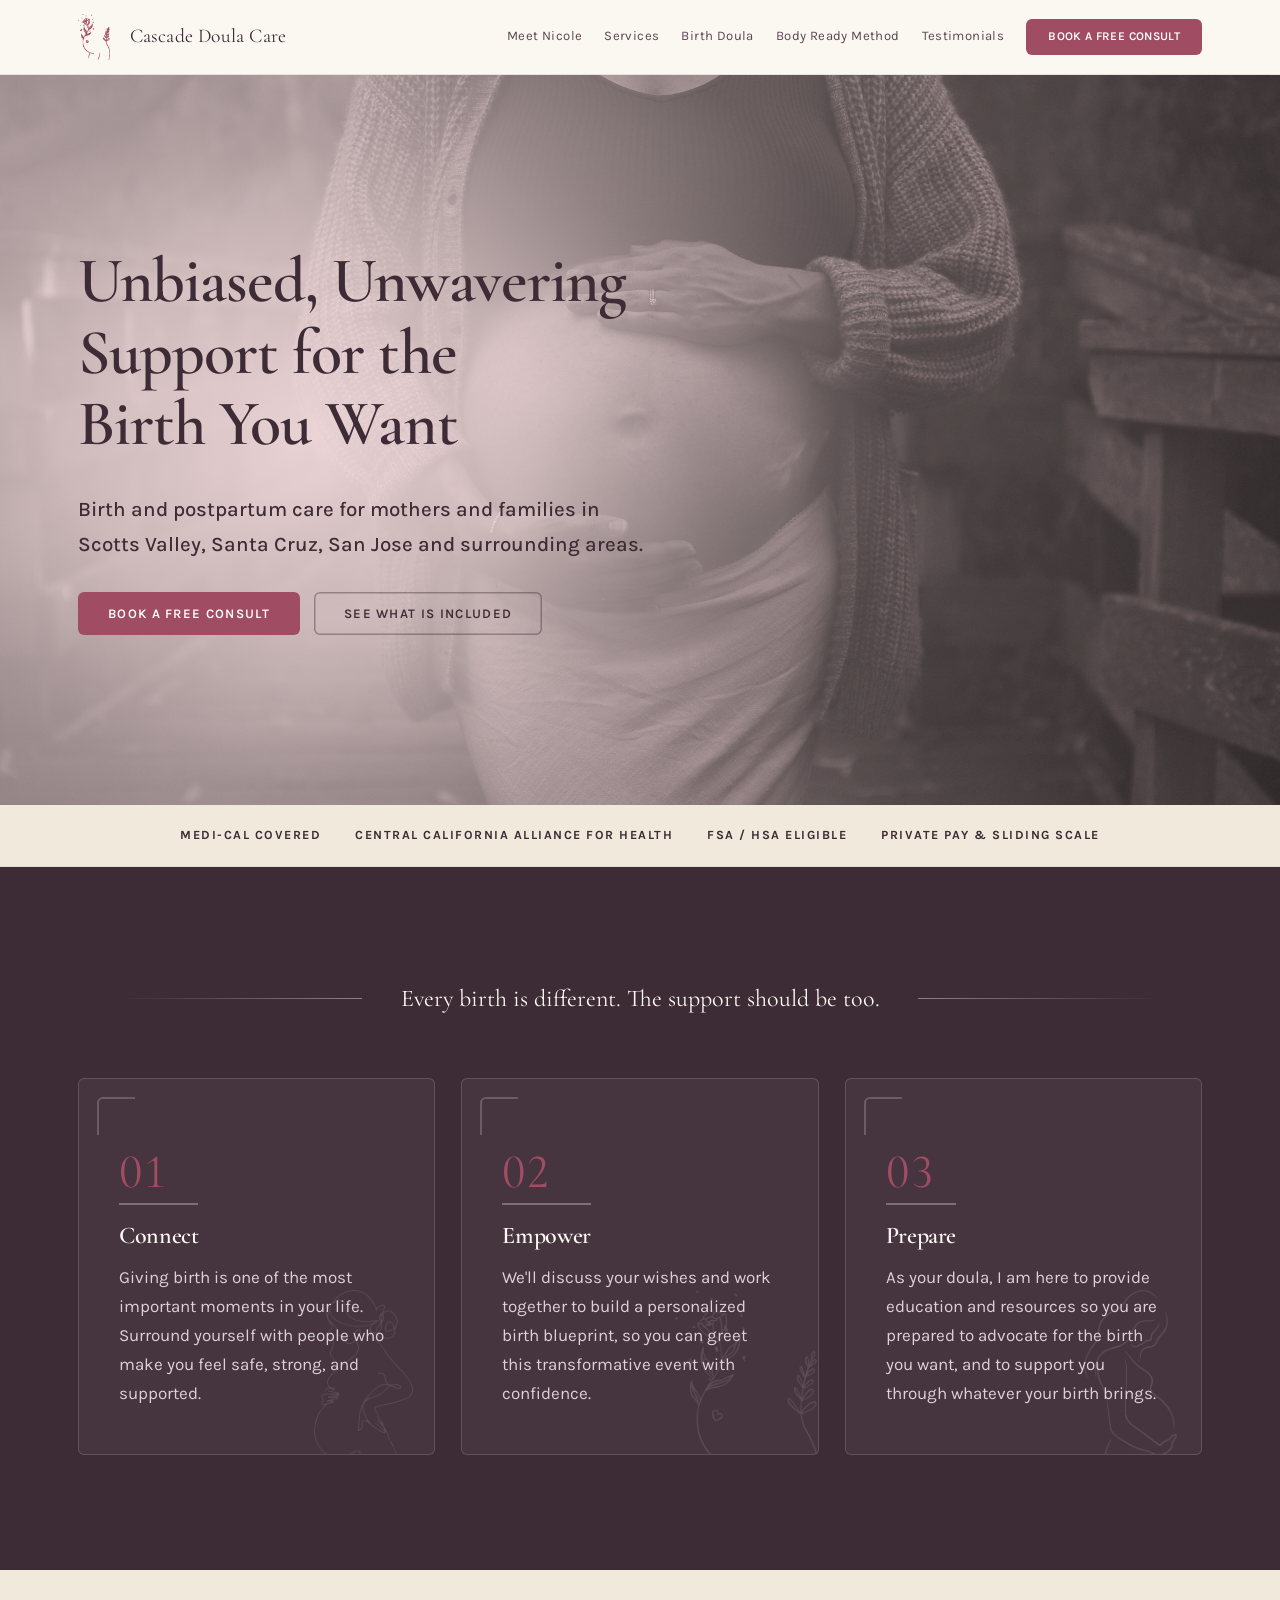
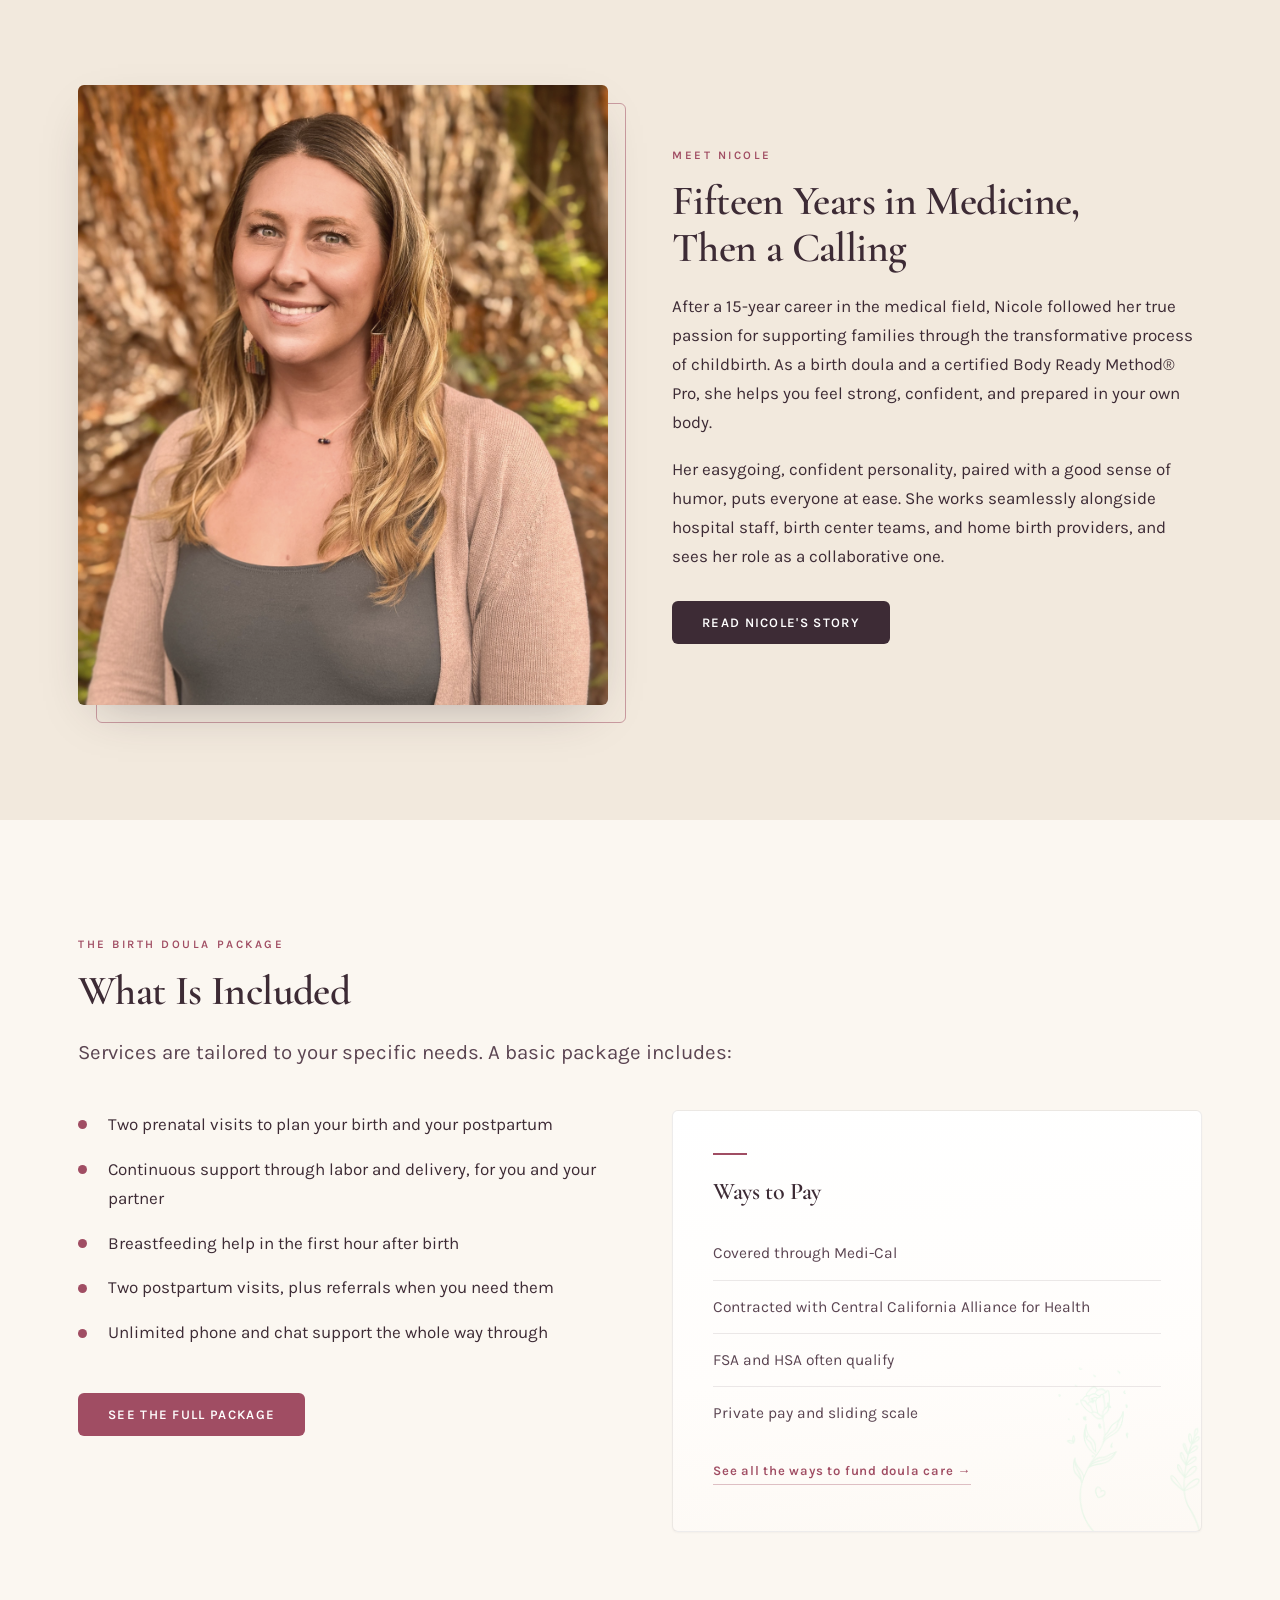
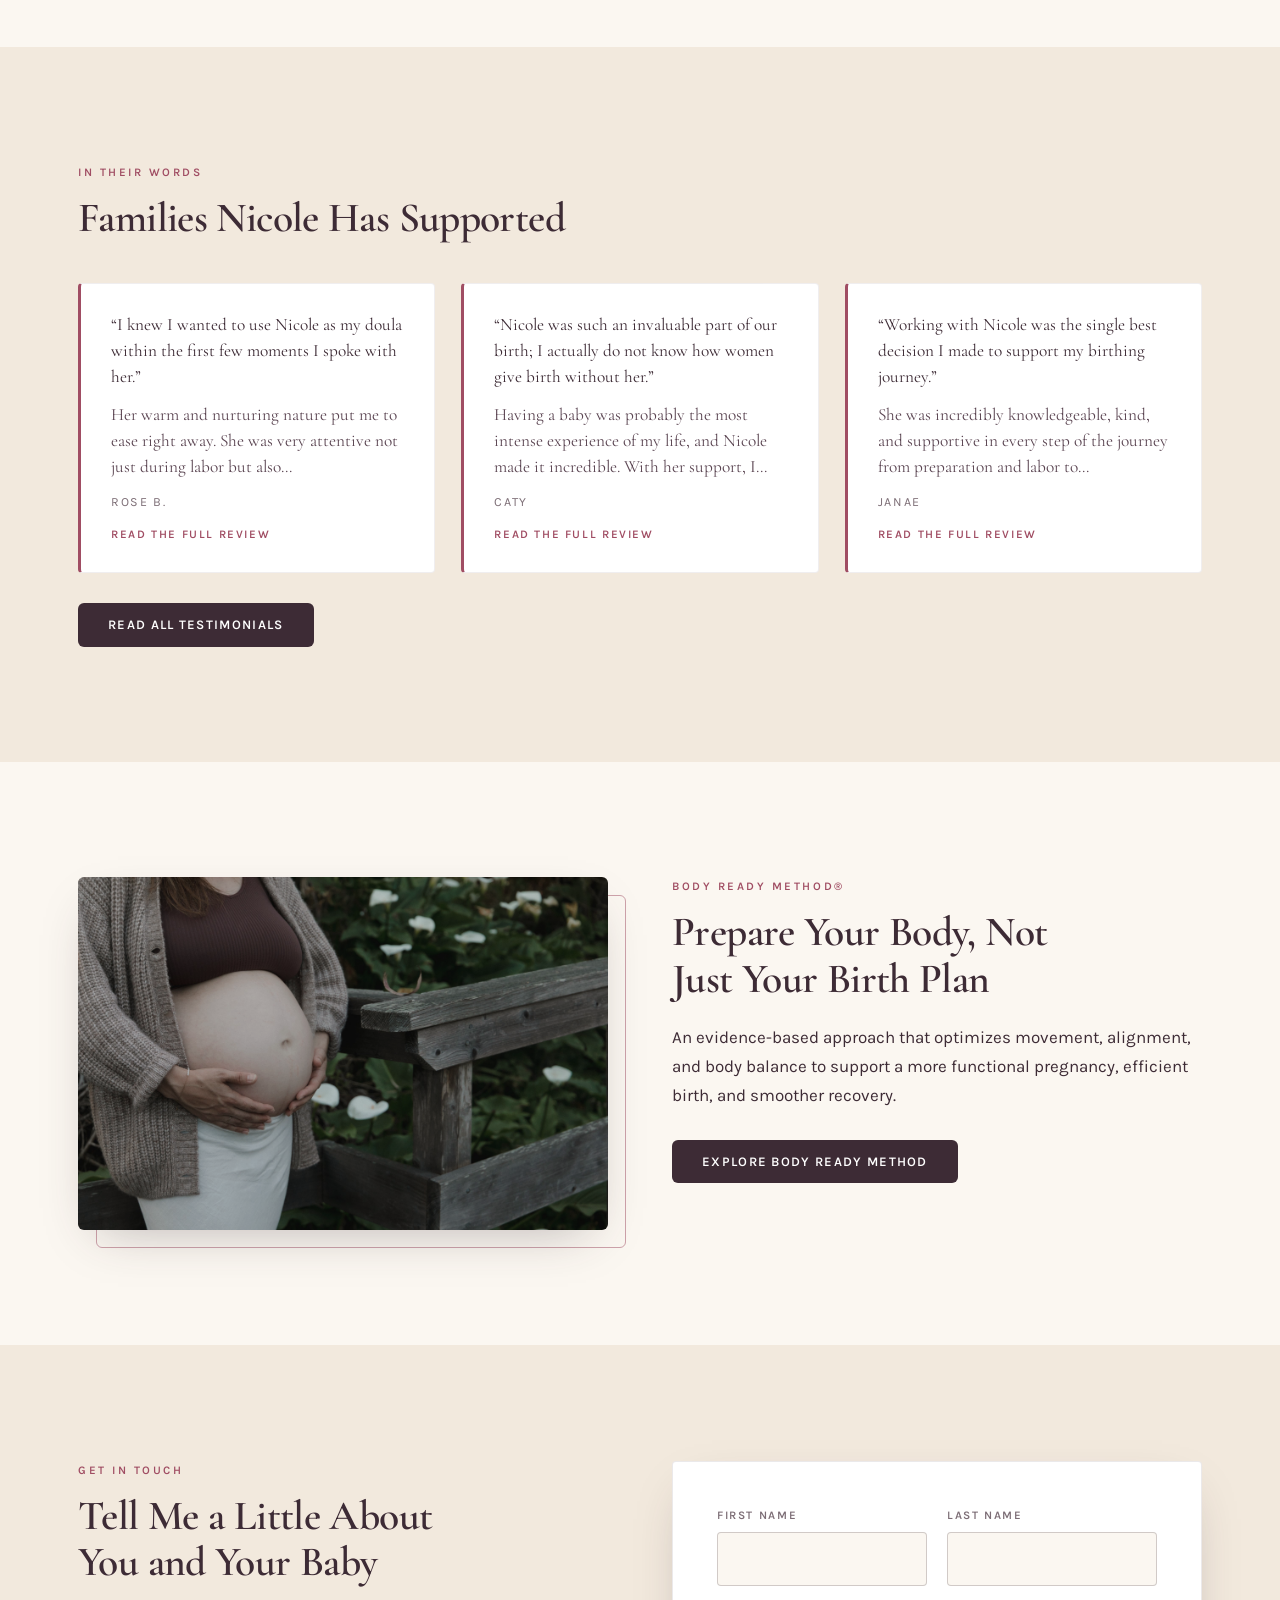
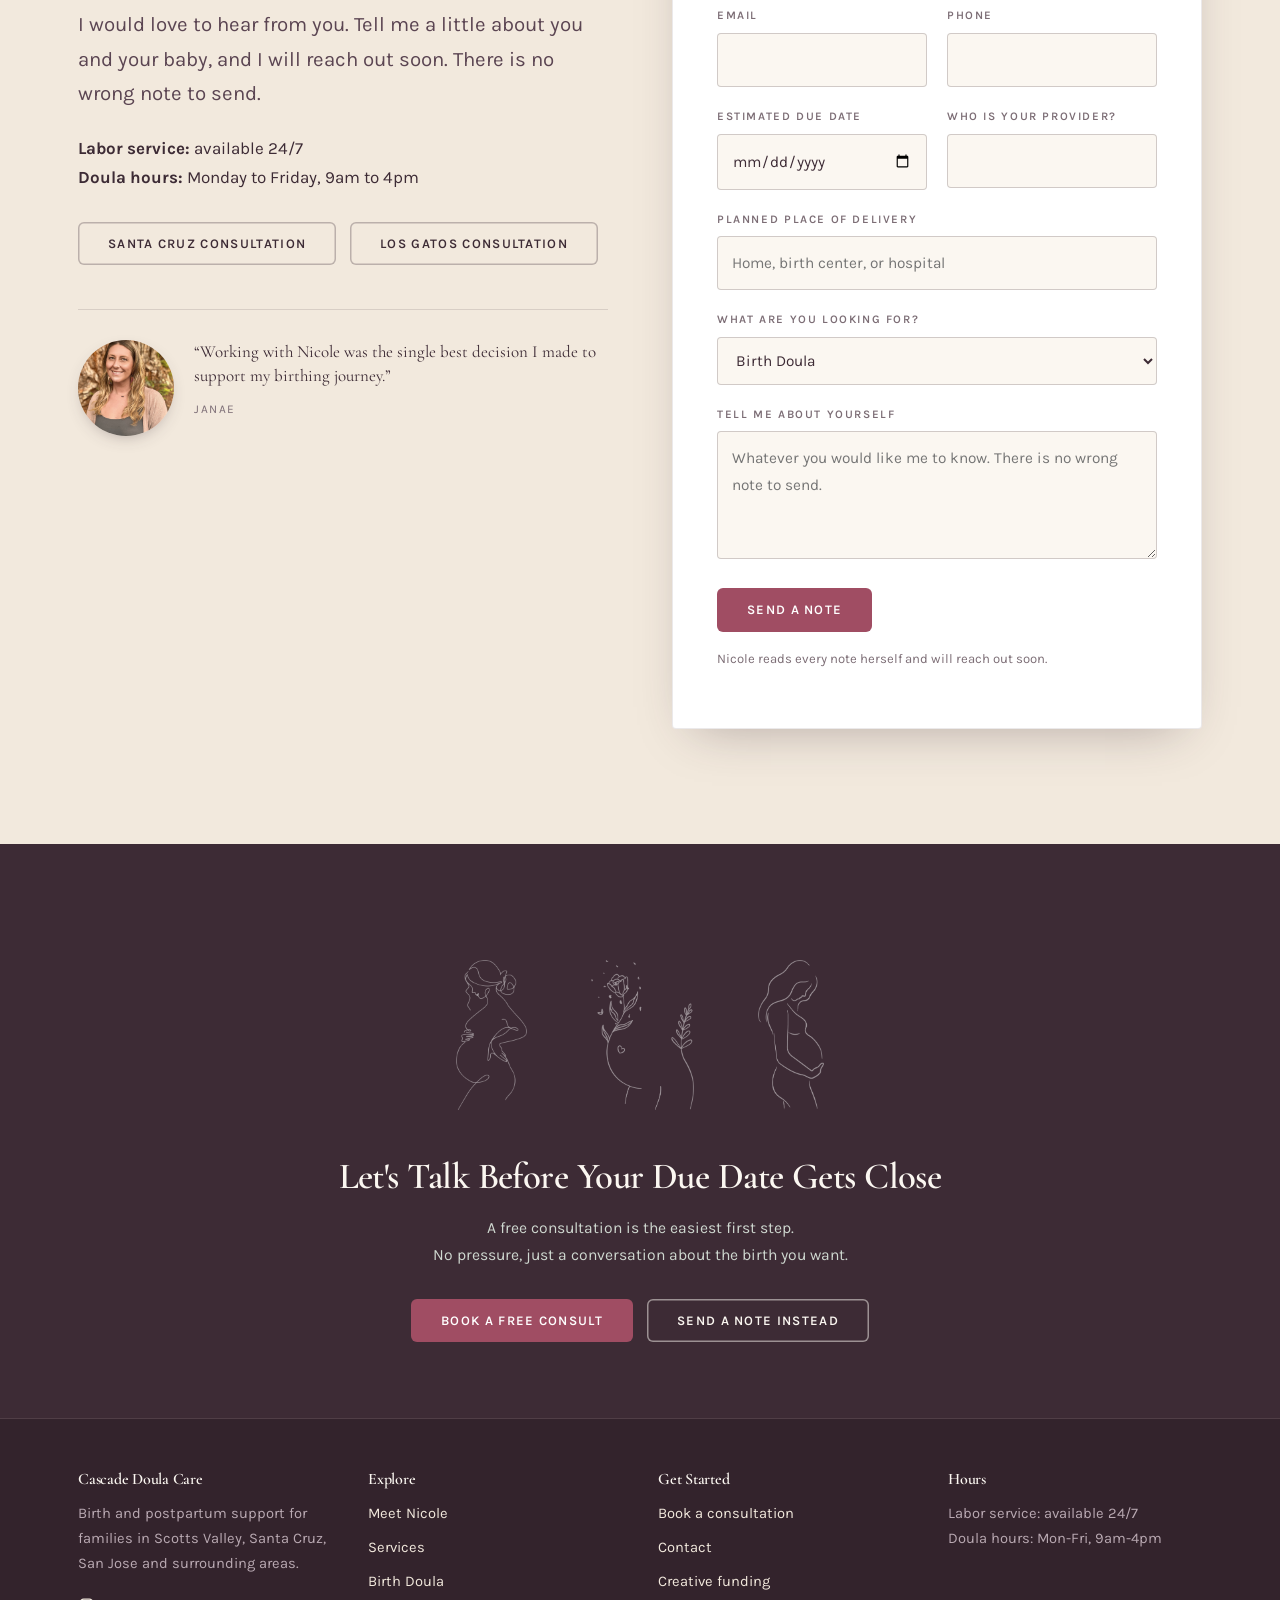
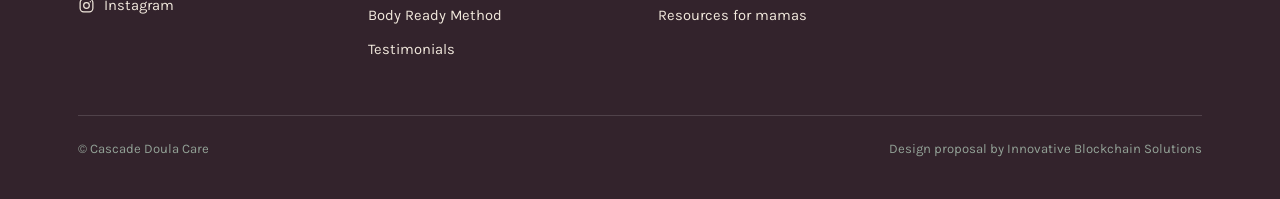
==== index.html @ 9ebdb88c "Revert the home hero to the full-bleed photograph Back to the blush-duotone hero with the headline o" ====
<!DOCTYPE html>
<html lang="en">
<head>
<meta charset="utf-8">
<meta name="viewport" content="width=device-width, initial-scale=1">
<title>Birth &amp; Postpartum Doula in Santa&nbsp;Cruz · Cascade Doula Care</title>
<meta name="description" content="Birth and postpartum doula support for families in Scotts&nbsp;Valley, Santa&nbsp;Cruz and San&nbsp;Jose.">
<meta name="robots" content="noindex, nofollow">
<link rel="preconnect" href="https://fonts.googleapis.com">
<link rel="preconnect" href="https://fonts.gstatic.com" crossorigin>
<link href="https://fonts.googleapis.com/css2?family=Cormorant+Garamond:wght@300;400;500;600;700&family=Karla:wght@400;500;600;700&display=swap" rel="stylesheet">
<link rel="stylesheet" href="assets/css/site.css?v=20260819160152">
</head>
<body>
<header class="site-header">
  <div class="wrap">
    <a class="brand" href=""><img class="brand__mark" src="assets/img/mark-clay.png" alt="" aria-hidden="true"><span>Cascade Doula Care</span></a>
    <button class="nav-toggle" data-nav-toggle aria-expanded="false" aria-controls="primary-nav">Menu</button>
    <nav class="nav" id="primary-nav">
      <a href="about/">Meet Nicole</a>
      <a href="services/">Services</a>
      <a href="services-packages/">Birth Doula</a>
      <a href="body-ready-method/">Body Ready Method</a>
      <a href="testimonials/">Testimonials</a>
      <a class="secondary" href="creative-funding/">Creative Funding</a>
      <a class="secondary" href="resources-for-mamas/">Resources</a>
      <a class="secondary" href="consultation/">Consultation</a>
      <a class="secondary" href="contact/">Contact</a>
      <a class="btn" href="consultation/">Book a free consult</a>
    </nav>
  </div>
</header>
<section class="hero hero--light">
  <div class="hero__media"><img src="assets/img/photo-boardwalk.jpg" alt=""></div>
  <div class="wrap">
    <div class="hero__inner">
      <h1>Unbiased, Unwavering Support for the Birth You&nbsp;Want</h1>
      <p class="lede">Birth and postpartum care for mothers and families in Scotts&nbsp;Valley, Santa&nbsp;Cruz, San&nbsp;Jose and surrounding areas.</p>
      <div class="btn-row">
        <a class="btn" href="consultation/">Book a free consult</a>
        <a class="btn btn--ghost" href="services-packages/">See what is included</a>
      </div>
    </div>
  </div>
</section>
<div class="trust">
  <div class="wrap">
    <ul>
      <li>Medi-Cal covered</li>
      <li>Central California Alliance for Health</li>
      <li>FSA / HSA eligible</li>
      <li>Private pay &amp; sliding scale</li>
    </ul>
  </div>
</div>

<section class="section section--ink">
  <div class="wrap">
    <div class="ornament__line">
      <p class="band-lead">Every birth is different. The support should be too.</p>
    </div>
    <div class="grid grid--3">
      <div class="card card--feature card--num"><span class="card__num">01</span><h3>Connect</h3><p>Giving birth is one of the most important moments in your life. Surround yourself with people who make you feel safe, strong, and supported.</p></div>
      <div class="card card--feature card--num"><span class="card__num">02</span><h3>Empower</h3><p>We'll discuss your wishes and work together to build a personalized birth blueprint, so you can greet this transformative event with confidence.</p></div>
      <div class="card card--feature card--num"><span class="card__num">03</span><h3>Prepare</h3><p>As your doula, I am here to provide education and resources so you are prepared to advocate for the birth you want, and to support you through whatever your birth brings.</p></div>
    </div>
  </div>
</section>

<section class="section section--sand">
  <div class="wrap">
    <div class="split">
      <div class="split__media"><img src="assets/img/nicole.jpg" alt="Nicole Lakey, birth doula"></div>
      <div>
        <p class="eyebrow">Meet Nicole</p>
        <h2>Fifteen Years in&nbsp;Medicine, Then a Calling</h2>
        <p>After a 15-year career in the medical field, Nicole followed her true passion for supporting families through the transformative process of childbirth. As a birth doula and a certified Body Ready Method&reg; Pro, she helps you feel strong, confident, and prepared in your own body.</p>
        <p>Her easygoing, confident personality, paired with a good sense of humor, puts everyone at ease. She works seamlessly alongside hospital staff, birth center teams, and home birth providers, and sees her role as a collaborative one.</p>
        <div class="btn-row"><a class="btn btn--onlight-dark" href="about/">Read Nicole's story</a></div>
      </div>
    </div>
  </div>
</section>

<section class="section">
  <div class="wrap">
    <p class="eyebrow">The birth doula package</p>
    <h2>What Is Included</h2>
    <p class="lede" style="max-width:760px">Services are tailored to your specific needs. A basic package includes:</p>
    <div class="split split--top" style="margin-top:40px">
      <div>
        <ul class="checklist">
          <li>Two prenatal visits to plan your birth and your postpartum</li>
          <li>Continuous support through labor and delivery, for you and your partner</li>
          <li>Breastfeeding help in the first hour after birth</li>
          <li>Two postpartum visits, plus referrals when you need them</li>
          <li>Unlimited phone and chat support the whole way through</li>
        </ul>
        <div class="btn-row"><a class="btn" href="services-packages/">See the full package</a></div>
      </div>
      <div class="card card--feature coverage">
        <h3>Ways to Pay</h3>
        <ul class="paylist">
          <li>Covered through Medi-Cal</li>
          <li>Contracted with Central California Alliance for Health</li>
          <li>FSA and HSA often qualify</li>
          <li>Private pay and sliding scale</li>
        </ul>
        <a class="coverage__link" href="creative-funding/">See all the ways to fund doula care &rarr;</a>
      </div>
    </div>
  </div>
</section>

<section class="section section--sand">
  <div class="wrap">
    <p class="eyebrow">In their words</p>
    <h2 style="margin-bottom:1em">Families Nicole Has Supported</h2>
    <div class="grid grid--3">
      <figure class="quote quote--open" tabindex="0" role="button" aria-label="Read the full review from Rose B."><p>&ldquo;I knew I wanted to use Nicole as my doula within the first few moments I spoke with her.&rdquo;</p><p class="quote__preview">Her warm and nurturing nature put me to ease right away. She was very attentive not just during labor but also...</p><cite>Rose B.</cite><span class="quote__more">Read the full review</span><div class="quote__full"><p>Her warm and nurturing nature put me to ease right away. She was very attentive not just during labor but also leading up to my due date and postpartum. Her medical background added to her being a great support person. She took tender care of my newborn and assured me verbally where she was when the midwife went to work on me. She was great with our older kids as well and helped them navigate the birthing space when needed. She arrived swiftly when we were ready.</p><p>Upon arrival she thoughtfully presented us with a birth candle and me a scented eye pillow. We also had her do our birth photography, and she did an amazing job. She beautifully captured the most significant moments and the environment before and after birth. She somehow managed to tend to my needs while also remaining camera ready at the same time.</p><p>I would recommend her to anyone who asks.</p></div></figure>
      <figure class="quote quote--open" tabindex="0" role="button" aria-label="Read the full review from Caty"><p>&ldquo;Nicole was such an invaluable part of our birth; I actually do not know how women give birth without her.&rdquo;</p><p class="quote__preview">Having a baby was probably the most intense experience of my life, and Nicole made it incredible. With her support, I...</p><cite>Caty</cite><span class="quote__more">Read the full review</span><div class="quote__full"><p>Having a baby was probably the most intense experience of my life, and Nicole made it incredible. With her support, I felt powerful, informed and comforted. We are so grateful for her unrelenting energy, attention and love.</p><p>Nicole was non-stop positive support for my pregnancy, post partum, early labor, but most significantly the 24-hours I labored at the hospital. She was the captain of the whole event. Even from the moment we arrived, she was advocating to staff about our wishes and ensured I was insolated from external stresses.</p><p>Her knowledge in baby positioning and spinning was nothing short of witchcraft. My baby didn't have the optimal position during labor which led to some good back pain. Nicole could visualize which positions in which specific order and with what counter pressure were necessary to flip her. This relieved pain and help my delivery to progress.</p><p>This testimonial does not scratch the surface of all the ways Nicole supported our family. She is incredibly knowledgeable and the absolute best. She helped bring our daughter into this world and is now forever apart of the family.</p></div></figure>
      <figure class="quote quote--open" tabindex="0" role="button" aria-label="Read the full review from Janae"><p>&ldquo;Working with Nicole was the single best decision I made to support my birthing journey.&rdquo;</p><p class="quote__preview">She was incredibly knowledgeable, kind, and supportive in every step of the journey from preparation and labor to...</p><cite>Janae</cite><span class="quote__more">Read the full review</span><div class="quote__full"><p>She was incredibly knowledgeable, kind, and supportive in every step of the journey from preparation and labor to postpartum. Nicole's presence in the delivery room is a huge reason I believe my birth went as well as it did.</p><p>She helped advocate for our needs and preferences, calmed our anxieties, explained everything that was happening thoroughly and thoughtfully, and was a grounding presence to both me and my husband. She was a step ahead of the nurses and facilitated our baby's entrance into the world beautifully. I would recommend working with Nicole to any expecting parents-to-be.</p></div></figure>
    </div>
    <div class="btn-row"><a class="btn btn--onlight-dark" href="testimonials/">Read all testimonials</a></div>
  </div>
</section>

<section class="section">
  <div class="wrap">
    <div class="split split--fill">
      <div class="split__media"><img src="assets/img/photo-garden.jpg" alt=""></div>
      <div>
        <p class="eyebrow">Body Ready Method&reg;</p>
        <h2>Prepare Your Body, Not Just Your Birth Plan</h2>
        <p>An evidence-based approach that optimizes movement, alignment, and body balance to support a more functional pregnancy, efficient birth, and smoother recovery.</p>
        <div class="btn-row"><a class="btn btn--onlight-dark" href="body-ready-method/">Explore Body Ready Method</a></div>
      </div>
    </div>
  </div>
</section>
<section class="section section--sand" id="contact-form">
  <div class="wrap">
    <div class="split split--top">
      <div>
        <p class="eyebrow">Get in touch</p>
        <h2>Tell Me a Little About You and Your Baby</h2>
        <p class="lede">I would love to hear from you. Tell me a little about you and your baby, and I will reach out soon. There is no wrong note to send.</p>
        <p><strong>Labor service:</strong> available 24/7<br><strong>Doula hours:</strong> Monday to Friday, 9am to 4pm</p>
        <div class="btn-row">
          <a class="btn btn--ghost" href="https://calendly.com/cascadedoulanl/30min" rel="noopener">Santa&nbsp;Cruz consultation</a>
          <a class="btn btn--ghost" href="https://calendly.com/cascadedoulanl/60-minute-consultation-clone" rel="noopener">Los&nbsp;Gatos consultation</a>
        </div>
        <div class="form-aside"><img class="form-aside__photo" src="assets/img/nicole.jpg" alt="Nicole Lakey"><div><blockquote>&ldquo;Working with Nicole was the single best decision I made to support my birthing journey.&rdquo;</blockquote><cite>Janae</cite></div></div>
      </div>
      <div class="form-panel">
        <form data-demo-form novalidate>
      <div class="field-row">
        <div class="field"><label for="fn">First name</label><input id="fn" name="first_name" type="text" autocomplete="given-name"></div>
        <div class="field"><label for="ln">Last name</label><input id="ln" name="last_name" type="text" autocomplete="family-name"></div>
      </div>
      <div class="field-row">
        <div class="field"><label for="em">Email</label><input id="em" name="email" type="email" autocomplete="email"></div>
        <div class="field"><label for="ph">Phone</label><input id="ph" name="phone" type="tel" autocomplete="tel"></div>
      </div>
      <div class="field-row">
        <div class="field"><label for="due">Estimated due date</label><input id="due" name="due_date" type="date"></div>
        <div class="field"><label for="prov">Who is your provider?</label><input id="prov" name="provider" type="text"></div>
      </div>
      <div class="field"><label for="place">Planned place of delivery</label><input id="place" name="place" type="text" placeholder="Home, birth center, or hospital"></div>
      <div class="field">
        <label for="want">What are you looking for?</label>
        <select id="want" name="looking_for">
          <option>Birth Doula</option>
          <option>One on One Virtual Support</option>
          <option>Childbirth Education Classes</option>
          <option>Doula to Doula (Mentorship)</option>
          <option>Body Ready Method</option>
          <option>Not sure yet</option>
        </select>
      </div>
      <div class="field"><label for="tell">Tell me about yourself</label><textarea id="tell" name="about" placeholder="Whatever you would like me to know. There is no wrong note to send."></textarea></div>
      <button class="btn" type="submit">Send a note</button>
      <p class="form-note">Nicole reads every note herself and will reach out soon.</p>
      <div class="form-status" tabindex="-1">This is a design proposal, so the form is not connected yet. On the real site this would reach Nicole directly.</div>
        </form>
      </div>
    </div>
  </div>
</section>
<section class="section section--ink">
  <div class="wrap narrow" style="text-align:center">
    <div class="motifs">
      <img src="assets/img/line-1.png" alt="" aria-hidden="true">
      <img src="assets/img/line-2.png" alt="" aria-hidden="true">
      <img src="assets/img/line-3.png" alt="" aria-hidden="true">
    </div>
    <h2>Let's Talk Before Your Due Date Gets Close</h2>
    <p class="lede">A free consultation is the easiest first step.<br class="br-wide"> No pressure, just a conversation about the birth you want.</p>
    <div class="btn-row" style="justify-content:center">
      <a class="btn" href="consultation/">Book a free consult</a>
      <a class="btn btn--ghost" href="contact/">Send a note instead</a>
    </div>
  </div>
</section>
<footer class="site-footer">
  <div class="wrap">
    <div class="footer-grid">
      <div>
        <h4>Cascade Doula Care</h4>
        <p>Birth and postpartum support for families in Scotts&nbsp;Valley, Santa&nbsp;Cruz, San&nbsp;Jose and surrounding areas.</p>
        <p><a class="ig-link" href="https://www.instagram.com/doulanicolelakey/" rel="noopener"><svg class="ig-icon" viewBox="0 0 24 24" width="17" height="17" fill="none" stroke="currentColor" stroke-width="1.7" stroke-linecap="round" stroke-linejoin="round" aria-hidden="true"><rect x="3" y="3" width="18" height="18" rx="5"/><circle cx="12" cy="12" r="4"/><circle cx="17.4" cy="6.6" r="1" fill="currentColor" stroke="none"/></svg><span>Instagram</span></a></p>
      </div>
      <div>
        <h4>Explore</h4>
        <ul>
          <li><a href="about/">Meet Nicole</a></li>
          <li><a href="services/">Services</a></li>
          <li><a href="services-packages/">Birth Doula</a></li>
          <li><a href="body-ready-method/">Body Ready Method</a></li>
          <li><a href="testimonials/">Testimonials</a></li>
        </ul>
      </div>
      <div>
        <h4>Get Started</h4>
        <ul>
          <li><a href="consultation/">Book a consultation</a></li>
          <li><a href="contact/">Contact</a></li>
          <li><a href="creative-funding/">Creative funding</a></li>
          <li><a href="resources-for-mamas/">Resources for mamas</a></li>
        </ul>
      </div>
      <div>
        <h4>Hours</h4>
        <p>Labor service: available 24/7<br>
        Doula hours: Mon-Fri, 9am-4pm</p>
      </div>
    </div>
    <div class="footer-bottom">
      <span>&copy; Cascade Doula Care</span>
      <span>Design proposal by Innovative Blockchain Solutions</span>
    </div>
  </div>
</footer>
<div class="sticky-cta">
  <a class="btn btn--ghost" href="contact/">Send a note</a>
  <a class="btn" href="consultation/">Book a consult</a>
</div>
<div class="modal" id="review-modal" role="dialog" aria-modal="true" aria-labelledby="review-modal-lead">
  <div class="modal__panel">
    <button class="modal__close" type="button" data-modal-close aria-label="Close">&times;</button>
    <p class="modal__lead" id="review-modal-lead"></p>
    <div class="modal__body"></div>
    <cite class="modal__cite"></cite>
  </div>
</div>
<script src="assets/js/site.js?v=20260819160152"></script>
</body>
</html>
---- assets/css/site.css ----
/* Cascade Doula Care — Miguel's proposal
   Palette: evergreen ink + warm cream + clay. Deliberately warmer and
   higher contrast than the live blush/serif site, so the two read as
   genuinely different choices rather than variations. */

:root {
  --ink: #3d2b35;
  --ink-soft: #5b4552;
  --cream: #fbf7f1;
  --sand: #f2e9dd;
  --sand-deep: #e6d9c9;
  --clay: #a04d63;
  --clay-dark: #8a4054;
  --soft: #8c7480;
  --muted: #7c6d75;
  --white: #fff;
  --maxw: 1180px;
  --radius: 4px;
  --shadow: 0 18px 50px -22px rgba(61, 43, 53, .38);
  --serif: "Cormorant Garamond", Georgia, "Times New Roman", serif;
  --sans: "Karla", -apple-system, BlinkMacSystemFont, "Segoe UI", sans-serif;
}

*, *::before, *::after { box-sizing: border-box; }
html { scroll-behavior: smooth; }
body {
  margin: 0;
  background: var(--cream);
  color: var(--ink);
  font-family: var(--sans);
  font-size: 17px;
  line-height: 1.7;
}
img { max-width: 100%; display: block; }
a { color: inherit; }

h1, h2, h3, h4 {
  font-family: var(--serif);
  font-weight: 600;
  line-height: 1.12;
  letter-spacing: -.015em;
  margin: 0 0 .5em;
}
h1 { font-size: clamp(2.5rem, 5.2vw, 4rem); font-weight: 600; }
/* keep headline lines evenly filled instead of dropping one short word
   onto a line of its own */
h1, h2 { text-wrap: balance; }
.lede { text-wrap: pretty; }
h2 { font-size: clamp(1.85rem, 3.4vw, 2.6rem); }
h3 { font-size: clamp(1.25rem, 1.9vw, 1.5rem); }
p { margin: 0 0 1.1em; }
p:last-child { margin-bottom: 0; }

.wrap { width: 100%; max-width: var(--maxw); margin: 0 auto; padding: 0 28px; }
.narrow { max-width: 760px; }
/* same short measure, but flush with the page's left edge instead of centred,
   so a narrow block sitting above full-width content lines up with it */
.wrap.narrow--flush { max-width: var(--maxw); }
.wrap.narrow--flush > * { max-width: 760px; }
.section { padding: clamp(64px, 9vw, 118px) 0; }
.section--sand { background: var(--sand); }
.section--ink { background: var(--ink); color: var(--cream); }
.section--ink h2, .section--ink h3 { color: var(--cream); }

.eyebrow {
  font-size: .72rem;
  letter-spacing: .22em;
  text-transform: uppercase;
  color: var(--clay);
  font-weight: 600;
  margin: 0 0 1.1em;
}
.section--ink .eyebrow { color: var(--sand-deep); }
.lede { font-size: clamp(1.08rem, 1.6vw, 1.3rem); color: var(--ink-soft); }
.section--ink .lede { color: #cfd8d0; }

/* buttons */
.btn {
  display: inline-block;
  padding: 15px 30px;
  border: 0;
  border-radius: 6px;
  background: var(--clay);
  color: var(--white);
  font: 600 .82rem/1 var(--sans);
  letter-spacing: .1em;
  text-transform: uppercase;
  text-decoration: none;
  cursor: pointer;
  transition: background .18s ease, transform .18s ease;
}
.btn:hover { background: var(--clay-dark); transform: translateY(-1px); }
.btn--ghost {
  background: transparent;
  color: var(--ink);
  box-shadow: inset 0 0 0 1.5px rgba(61, 43, 53, .3);
}
.btn--ghost:hover { background: rgba(61, 43, 53, .06); color: var(--ink); }
/* ghost buttons sitting on a dark band need light ink, otherwise they render
   the same colour as the background and vanish */
.section--ink .btn--ghost {
  color: var(--cream);
  box-shadow: inset 0 0 0 1.5px rgba(251, 247, 241, .5);
}
.section--ink .btn--ghost:hover {
  background: rgba(251, 247, 241, .12);
  color: var(--cream);
}
.btn--onlight-dark { background: var(--ink); }
.btn--onlight-dark:hover { background: #281c24; }
.btn-row { display: flex; flex-wrap: wrap; gap: 14px; margin-top: 30px; }

/* header */
.site-header {
  position: sticky; top: 0; z-index: 50;
  background: #fbf7f1;
  border-bottom: 1px solid rgba(61, 43, 53, .1);
}
.site-header .wrap { display: flex; align-items: center; gap: 22px; height: 74px; }
.brand {
  display: flex;
  align-items: center;
  gap: 20px;
  font-family: var(--serif);
  font-size: 1.22rem;
  letter-spacing: .01em;
  text-decoration: none;
  white-space: nowrap;
  margin-right: auto;
}
/* clay so the mark anchors the left of the header against the clay CTA on
   the right, while the wordmark stays ink and does not compete */
.brand__mark { height: 46px; width: auto; flex: none; }
.nav { display: flex; align-items: center; gap: 22px; }
.nav a {
  font-size: .82rem;
  letter-spacing: .03em;
  text-decoration: none;
  color: var(--ink-soft);
  padding: 6px 0;
  border-bottom: 1.5px solid transparent;
  white-space: nowrap;
}
.nav a:hover { color: var(--ink); border-bottom-color: var(--clay); }
.nav a[aria-current="page"] { color: var(--ink); border-bottom-color: var(--clay); }
.nav .btn { color: var(--white); border: 0; padding: 12px 22px; font-size: .74rem; }
.nav-toggle {
  display: none; background: none; border: 0; cursor: pointer;
  font: 600 .78rem/1 var(--sans); letter-spacing: .12em;
  text-transform: uppercase; color: var(--ink); padding: 10px 0;
}

@media (max-width: 1080px) {
  .nav-toggle { display: block; }
  .nav {
    display: none; position: absolute; top: 74px; left: 0; right: 0;
    flex-direction: column; align-items: stretch; gap: 0;
    background: var(--cream); padding: 10px 28px 26px;
    border-bottom: 1px solid rgba(61, 43, 53, .12);
    box-shadow: var(--shadow);
  }
  .nav.is-open { display: flex; }
  .nav a { padding: 13px 0; border-bottom: 1px solid rgba(61, 43, 53, .08); }
  .nav .btn { margin-top: 16px; text-align: center; }
}

/* hero */
.hero { position: relative; color: var(--cream); }
.hero__media { position: absolute; inset: 0; overflow: hidden; }
.hero__media img { width: 100%; height: 100%; object-fit: cover; }
.hero__media::after {
  content: ""; position: absolute; inset: 0;
  background: linear-gradient(105deg, rgba(61,43,53,.9) 0%, rgba(61,43,53,.72) 45%, rgba(61,43,53,.35) 100%);
}
.hero__inner { position: relative; padding: clamp(90px, 15vw, 170px) 0; max-width: 760px; }
.hero h1 { color: var(--cream); }
.hero .lede { color: #dfe6df; max-width: 620px; }
.hero--short .hero__inner { padding: clamp(64px, 9vw, 108px) 0; }

/* light hero: Nicole's blush washed over the photo instead of the dark
   evergreen. Text flips to ink, since cream would vanish on it. */
.hero--light .hero__media { isolation: isolate; }
/* Blush is multiplied INTO the photograph rather than laid over it. Multiply
   keeps every tone and edge of the image and tints it, so the hero reads
   properly pink while the photo stays fully visible. A screen layer lifts the
   shadows so it does not go muddy. */
.hero--light .hero__media::after {
  background: rgb(238, 186, 190);
  mix-blend-mode: multiply;
  opacity: .74;
}
.hero--light .hero__media::before {
  content: "";
  position: absolute;
  inset: 0;
  z-index: 1;
  background: linear-gradient(105deg,
    rgba(255, 226, 228, .52) 0%,
    rgba(255, 226, 228, .34) 42%,
    rgba(255, 226, 228, .18) 76%,
    rgba(255, 226, 228, .10) 100%);
  mix-blend-mode: screen;
  pointer-events: none;
}
/* Blush halo behind the copy. It lives on the hero itself, not on the text
   block: the ellipse is wider than the text block, so anchoring it there
   clipped it against that element's box and left a hard vertical seam. */
.hero--light::after {
  content: "";
  position: absolute;
  inset: 0;
  background: radial-gradient(ellipse 46% 66% at 24% 50%,
    rgba(250, 226, 227, .86) 0%,
    rgba(250, 226, 227, .6) 40%,
    rgba(250, 226, 227, .26) 70%,
    rgba(250, 226, 227, 0) 100%);
  pointer-events: none;
  z-index: 0;
}
.hero--light .hero__inner { position: relative; z-index: 1; }
/* lift the photo itself rather than piling on more tint, so it gets
   lighter without disappearing under the wash again */
.hero--light .hero__media img { filter: grayscale(1) brightness(1.22) contrast(.95); }
.hero--light h1 { color: var(--ink); }
.hero--light .lede { color: var(--ink); font-weight: 500; }
.hero--light .btn--ghost {
  color: var(--ink) !important;
  box-shadow: inset 0 0 0 1.5px rgba(61, 43, 53, .4) !important;
}
.hero--light .btn--ghost:hover { background: rgba(61, 43, 53, .07); }

/* interior heroes: flat blush field with one of Nicole's drawings instead of
   a photograph. Photos behind text needed so much tint they stopped reading,
   and these weigh a tenth as much. */
.hero--art { background: linear-gradient(118deg, #fdf5f3 0%, #f8e6e3 52%, #f2d9d7 100%); }
.hero--art::after { display: none; }
/* interior headings get a wider measure so short ones fit on one line.
   The lede keeps its own 620px cap, so only the heading is affected. */
.hero--art .hero__inner { max-width: 1000px; }
/* a one-sentence hero lede can run a little wider than body copy without
   hurting readability; longer ones still wrap */
.hero--art .lede {
  max-width: 1000px;
  font-size: clamp(1rem, 1.35vw, 1.18rem);
}
.hero--art .hero__media {
  display: flex;
  justify-content: flex-end;
  align-items: center;
  padding-right: clamp(20px, 8vw, 150px);
}
.hero--art .hero__media::before,
.hero--art .hero__media::after { display: none; }
.hero--art .hero__media img {
  width: auto;
  height: clamp(140px, 25vw, 296px);
  object-fit: contain;
  filter: none;
  opacity: .92;
}
@media (max-width: 720px) {
  .hero--art .hero__media { justify-content: center; align-items: flex-end; padding: 0 0 18px; }
  .hero--art .hero__media img { height: clamp(110px, 30vw, 170px); opacity: .5; }
}

/* hard break that only applies where there is room for it */
br.br-wide { display: none; }
@media (min-width: 700px) { br.br-wide { display: inline; } }

/* trust strip */
/* light strip so the dark card band below it has room to land; the strip is
   supporting information, not a feature */
.trust {
  background: var(--sand);
  color: var(--ink-soft);
  padding: 20px 0;
  border-bottom: 1px solid rgba(61, 43, 53, .08);
}
.trust ul {
  list-style: none; margin: 0; padding: 0;
  display: flex; flex-wrap: wrap; justify-content: center;
  gap: 12px 34px;
  font-size: .78rem; letter-spacing: .12em; text-transform: uppercase;
  font-weight: 700;
  color: var(--ink);
}
/* dark variant, for pages where the light hero leaves the sand strip with
   almost no contrast against it */
.trust--dark { background: var(--ink); border-bottom: 0; }
.trust--dark ul { color: #e6d8de; }

/* cards */
.grid { display: grid; gap: 26px; }
.grid--3 { grid-template-columns: repeat(auto-fit, minmax(272px, 1fr)); }
.grid--2 { grid-template-columns: repeat(auto-fit, minmax(320px, 1fr)); }
.card {
  background: var(--white);
  border: 1px solid rgba(61, 43, 53, .1);
  border-radius: var(--radius);
  padding: 34px 30px;
}
.card__num {
  font-family: var(--serif); font-size: 2.2rem; color: var(--clay);
  line-height: 1; display: block; margin-bottom: 14px;
}
.section--ink .card {
  background: rgba(255,255,255,.05);
  border-color: rgba(255,255,255,.14);
  color: #dfe6df;
}

/* the tagline, carried over from the band that used to sit above */
.band-lead {
  font-family: var(--serif);
  font-size: clamp(1.15rem, 2vw, 1.5rem);
  line-height: 1.4;
  text-align: center;
  color: var(--cream);
  max-width: 760px;
  margin: 0 auto clamp(38px, 5vw, 62px);
}

/* premium feature cards: hairline rule, generous padding, and one of
   Nicole's line drawings watermarked into the corner. Paths are relative
   to this stylesheet so they work from any page depth. */
.grid--duo { grid-template-columns: repeat(auto-fit, minmax(430px, 1fr)); }
.card--feature {
  position: relative;
  overflow: hidden;
  padding: 42px 40px 46px;
  /* warm vertical wash rather than flat white, so the card has some depth */
  /* the old gradient ended at #fbf6ef, which is the page cream, so cards
     dissolved into the background at the bottom. Ends lighter now, so the
     card stays a distinct surface all the way down. */
  background: linear-gradient(175deg, #fff 0%, #fffdfb 60%, #fdf9f4 100%);
  border: 1px solid rgba(61, 43, 53, .09);
  border-radius: 6px;
  box-shadow: 0 1px 2px rgba(61, 43, 53, .04);
  transition: transform .22s ease, box-shadow .22s ease, border-color .22s ease;
}
/* hairline inset ring, reads as a printed edge rather than a UI border */
.card--feature > * { position: relative; z-index: 1; }
.card--num::after, .card--feature::after { z-index: 0; }
.card--num .card__num::before {
  content: "";
  position: absolute;
  left: 18px; top: 18px;
  width: 38px; height: 38px;
  border-top: 2px solid var(--clay);
  border-left: 2px solid var(--clay);
  border-top-left-radius: 6px;
  opacity: .45;
  transition: width .25s ease, height .25s ease, opacity .25s ease;
}
.card--num:hover .card__num::before { width: 54px; height: 54px; opacity: .75; }
.card--feature::before {
  content: "";
  display: block;
  width: 34px;
  height: 2px;
  background: var(--clay);
  margin-bottom: 24px;
}
.card--feature::after {
  content: "";
  position: absolute;
  right: -34px;
  bottom: -46px;
  width: 210px;
  height: 210px;
  background-repeat: no-repeat;
  background-position: center;
  background-size: contain;
  opacity: .2;
  pointer-events: none;
  filter: invert(18%) sepia(12%) saturate(900%) hue-rotate(90deg);
}
.card--feature:nth-child(4n+1)::after { background-image: url("../img/line-1.png"); }
.card--feature:nth-child(4n+2)::after { background-image: url("../img/line-2.png"); }
.card--feature:nth-child(4n+3)::after { background-image: url("../img/line-3.png"); }
.card--feature:nth-child(4n+4)::after { background-image: url("../img/line-2.png"); transform: scaleX(-1); }
.card--feature:hover {
  transform: translateY(-3px);
  box-shadow: var(--shadow);
  border-color: rgba(160, 77, 99, .3);
}
/* numbered variant: the numeral replaces the hairline rule */
.card--feature.card--num::before { display: none; }
.card--feature .card__num {
  margin-bottom: 14px;
  /* the display serif defaults to oldstyle figures, whose 3 4 5 7 9 drop
     below the baseline and collide with the rule under them. Lining figures
     sit level and align across cards. */
  font-variant-numeric: lining-nums tabular-nums;
  font-feature-settings: "lnum" 1, "tnum" 1;
  font-size: 3rem;
  line-height: 1.05;
  display: block;
  margin-bottom: 6px;
  color: var(--clay);
  position: static;
}
.card--num { padding-top: 68px; }
.card--feature .card__num + h3 {
  padding-top: 18px;
  border-top: 2px solid rgba(160, 77, 99, .28);
  display: inline-block;
}
.card--feature h3 { font-size: clamp(1.3rem, 1.9vw, 1.5rem); margin-bottom: .55em; }
.card--feature p { color: var(--ink-soft); position: relative; }

/* the five BRM pillars: one row so they read as a set, compact because
   they carry no body copy */
.grid--five { grid-template-columns: repeat(auto-fit, minmax(186px, 1fr)); gap: 18px; }
/* the bracket sits at 14px and runs 24px, so it ends at 38. Top padding of
   50 puts the numeral clear of it with room to spare. Using the padding
   shorthand here is what previously overrode .card--num's top padding and
   let the bracket cut through the numerals. */
.card--pillar { padding: 50px 18px 30px; }
.card--pillar .card__num::before { left: 14px; top: 14px; width: 24px; height: 24px; }
.card--pillar:hover .card__num::before { width: 34px; height: 34px; }
.card--pillar .card__num { font-size: 1.9rem; margin-bottom: 18px; }
.card--pillar .card__num + h3 {
  padding-top: 16px;
  /* sized so the two longest pillar names hold one line in a 210px card */
  font-size: clamp(.98rem, 1.22vw, 1.08rem);
  white-space: nowrap;
  margin-bottom: 0;
  line-height: 1.25;
}
.pillar--open { cursor: pointer; }
.pillar--open:focus-visible { outline: 2px solid var(--clay); outline-offset: 3px; }
.pillar__more {
  display: block;
  margin-top: 14px;
  font-size: .68rem;
  letter-spacing: .14em;
  text-transform: uppercase;
  color: var(--clay);
  font-weight: 600;
}
.card--pillar::after { width: 132px; height: 132px; right: -26px; bottom: -30px; opacity: .17; }

/* the same card treatment on a dark band: keep the translucent panel and
   switch the bracket, rule and watermark to light so they read */
.section--ink .card--feature {
  background: rgba(255, 255, 255, .05);
  border-color: rgba(255, 255, 255, .14);
  box-shadow: none;
}
.section--ink .card--num .card__num::before { border-color: rgba(250, 226, 227, .5); }
.section--ink .card--feature .card__num + h3 { border-top-color: rgba(250, 226, 227, .32); }
.section--ink .card--feature::after { opacity: .12; filter: none; }
/* .card--feature forces ink body copy, which is invisible on a dark band */
.section--ink .card--feature p { color: #ddd0d7; }
.section--ink .card--feature h3 { color: var(--cream); }
.section--ink .card--feature:nth-child(4n+1)::after { background-image: url("../img/line-1.png"); }
.section--ink .card--feature:nth-child(4n+2)::after { background-image: url("../img/line-2.png"); }
.section--ink .card--feature:nth-child(4n+3)::after { background-image: url("../img/line-3.png"); }
.section--ink .card--feature:hover {
  border-color: rgba(255, 255, 255, .3);
  box-shadow: 0 18px 44px -22px rgba(0, 0, 0, .55);
}

/* split */
.split { display: grid; grid-template-columns: repeat(auto-fit, minmax(320px, 1fr)); gap: clamp(34px, 5vw, 68px); align-items: center; }
/* offset hairline frame behind each photo, the way a matted print sits on
   a mount. Editorial rather than a plain drop shadow. */
.split__media { position: relative; }
.split__media::before {
  content: "";
  position: absolute;
  top: 18px; right: -18px; bottom: -18px; left: 18px;
  border: 1px solid rgba(160, 77, 99, .5);
  border-radius: 6px;
  pointer-events: none;
}
/* soften the in-content photos: pull the saturation and contrast back a
   touch, then lay a light blush wash over them so they sit in the palette
   instead of reading as raw camera files */
.split__media { isolation: isolate; }
.split__media::after {
  content: "";
  position: absolute;
  inset: 0;
  border-radius: 6px;
  background: rgb(240, 208, 205);
  mix-blend-mode: multiply;
  opacity: .26;
  pointer-events: none;
  z-index: 2;
}
.split__media img {
  position: relative;
  filter: saturate(.78) contrast(.95) brightness(1.05);
  border-radius: 6px;
  box-shadow: var(--shadow);
  width: 100%;
  height: 100%;
  object-fit: cover;
  max-height: 620px;
}
@media (max-width: 620px) {
  .split__media::before { top: 12px; right: -12px; bottom: -12px; left: 12px; }
}
/* top-align the media with the first line of text instead of centring it
   against a tall column */
.split--top { align-items: start; }
.split--top .split__media img { height: auto; max-height: none; }

/* landscape photo beside a long list: stretch the media to the column height
   and crop, rather than letting a short image float with dead space below */
.split--fill { align-items: stretch; }
.split--fill .split__media {
  height: 100%;
  min-height: 340px;
  max-height: 500px;
  align-self: center;
}
.split--fill .split__media img { height: 100%; max-height: none; object-fit: cover; }
@media (max-width: 760px) { .split--fill .split__media { min-height: 280px; } }

/* coverage panel standing in for the photo beside the package list */
/* start level with the checklist opposite, not centred against the whole
   column: the heading and lede introduce the section, then the two parallel
   blocks begin together */
.coverage { align-self: start; }
.coverage h3 { margin-bottom: .9em; }
/* no bullets here on purpose: the left column is already a bulleted list, and
   two identical lists side by side read as twins rather than as two kinds of
   information */
.paylist { list-style: none; margin: 0; padding: 0; }
.paylist li {
  padding: 13px 0;
  border-bottom: 1px solid rgba(61, 43, 53, .1);
  color: var(--ink-soft);
  font-size: .97rem;
}
.paylist li:last-child { border-bottom: 0; }
.coverage__link {
  display: inline-block;
  margin-top: 20px;
  color: var(--clay);
  font-size: .82rem;
  letter-spacing: .06em;
  font-weight: 600;
  text-decoration: none;
  border-bottom: 1px solid rgba(160, 77, 99, .35);
  padding-bottom: 2px;
}
.coverage__link:hover { border-bottom-color: var(--clay); }

/* checklist */
.checklist { list-style: none; margin: 0; padding: 0; }
.checklist li { position: relative; padding: 0 0 16px 30px; }
.checklist li::before {
  content: ""; position: absolute; left: 0; top: .62em;
  width: 9px; height: 9px; border-radius: 50%;
  background: var(--clay);
}
.section--ink .checklist li::before { background: var(--sand-deep); }

/* quotes */
.quote {
  background: var(--white);
  border-left: 3px solid var(--clay);
  border-radius: var(--radius);
  padding: 28px 30px;
  margin: 0;
}
.quote p { font-family: var(--serif); font-size: 1.08rem; line-height: 1.5; margin-bottom: .7em; }
.quote cite { font-style: normal; font-size: .78rem; letter-spacing: .13em; text-transform: uppercase; color: var(--muted); }
/* grid, not CSS columns: rows keep every card top on the same line.
   Masonry staggered them, which read as misaligned. */
.quote-cols {
  display: grid;
  grid-template-columns: repeat(auto-fit, minmax(300px, 1fr));
  gap: 22px;
}

/* expandable testimonial cards */
.quote--open {
  cursor: pointer;
  border: 1px solid rgba(61, 43, 53, .08);
  border-left: 3px solid var(--clay);
  transition: transform .2s ease, box-shadow .2s ease;
}
.quote--open:hover, .quote--open:focus-visible {
  transform: translateY(-2px);
  box-shadow: var(--shadow);
  outline: none;
}
.quote--open:focus-visible { box-shadow: var(--shadow), 0 0 0 2px var(--clay); }
.quote--open cite { display: block; }
.quote__preview { color: var(--ink-soft); font-size: .95rem; }
.quote__more {
  display: block;
  margin-top: 12px;
  font-size: .72rem;
  letter-spacing: .14em;
  text-transform: uppercase;
  color: var(--clay);
  font-weight: 600;
}
.quote__full { display: none; }

/* modal */
.modal {
  position: fixed;
  inset: 0;
  z-index: 200;
  display: none;
  align-items: center;
  justify-content: center;
  padding: 24px;
  background: rgba(41, 29, 36, .55);
}
/* the blur lives on a layer behind the panel, not on the modal itself, so the
   review text is not rendered inside a filtered layer */
.modal::before {
  content: "";
  position: absolute;
  inset: 0;
  backdrop-filter: blur(3px);
  pointer-events: none;
}
.modal__panel { z-index: 1; }
.modal.is-open { display: flex; }
.modal__panel {
  background: var(--cream);
  border-radius: 6px;
  max-width: 720px;
  width: 100%;
  max-height: 86vh;
  overflow-y: auto;
  padding: clamp(30px, 5vw, 52px);
  box-shadow: 0 30px 80px -30px rgba(41, 29, 36, .6);
  position: relative;
}
.modal__close {
  position: absolute;
  top: 14px; right: 16px;
  background: none;
  border: 0;
  font: 400 1.6rem/1 var(--sans);
  color: var(--muted);
  cursor: pointer;
  padding: 6px 10px;
  border-radius: 4px;
}
.modal__close:hover { color: var(--ink); background: rgba(61, 43, 53, .07); }
.modal__lead {
  font-family: var(--serif);
  font-size: clamp(1.25rem, 2.4vw, 1.7rem);
  line-height: 1.35;
  margin-bottom: 1em;
}
.modal__body p { color: var(--ink-soft); margin-bottom: 1em; }
.modal__cite {
  display: block;
  margin-top: 18px;
  padding-top: 16px;
  border-top: 1px solid rgba(61, 43, 53, .15);
  font-size: .78rem;
  letter-spacing: .13em;
  text-transform: uppercase;
  color: var(--muted);
  font-style: normal;
}
body.modal-open { overflow: hidden; }

/* price table */
.prices { list-style: none; margin: 0; padding: 0; }
.prices li {
  display: flex; flex-wrap: wrap; gap: 6px 18px;
  justify-content: space-between; align-items: baseline;
  padding: 18px 0; border-bottom: 1px solid rgba(61, 43, 53, .13);
}
.prices li:first-child { border-top: 1px solid rgba(61, 43, 53, .13); }
.prices .price-name { font-family: var(--serif); font-size: 1.16rem; font-weight: 600; }
.prices .price-meta { color: var(--muted); font-size: .88rem; }
.prices .price-amt { font-family: var(--serif); font-size: 1.32rem; font-weight: 600; color: var(--clay); }

/* form */
.form-panel {
  background: var(--white);
  border: 1px solid rgba(61, 43, 53, .1);
  border-radius: var(--radius);
  padding: clamp(28px, 4vw, 44px);
  box-shadow: var(--shadow);
}
.field { margin-bottom: 20px; }
.field label {
  display: block; font-size: .72rem; letter-spacing: .14em;
  text-transform: uppercase; color: var(--muted); margin-bottom: 7px; font-weight: 600;
}
.field input, .field select, .field textarea {
  width: 100%; padding: 13px 14px;
  border: 1px solid rgba(61, 43, 53, .22);
  border-radius: var(--radius);
  background: var(--cream);
  font: inherit; font-size: .96rem; color: var(--ink);
}
.field input:focus, .field select:focus, .field textarea:focus {
  outline: 2px solid var(--clay); outline-offset: 1px; border-color: transparent;
}
.field textarea { min-height: 128px; resize: vertical; }
.field-row { display: grid; grid-template-columns: repeat(auto-fit, minmax(200px, 1fr)); gap: 0 20px; }
.form-note { font-size: .82rem; color: var(--muted); margin-top: 16px; }
.form-status {
  display: none; margin-top: 18px; padding: 14px 16px;
  background: var(--sand); border-left: 3px solid var(--clay);
  border-radius: var(--radius); font-size: .92rem;
}
.form-status.is-visible { display: block; }

/* Nicole's line drawings, keyed off her blush background into transparent
   art so they can sit on any colour. White reads well on the ink band. */
.motifs {
  display: flex;
  justify-content: center;
  align-items: flex-end;
  gap: clamp(26px, 6vw, 64px);
  margin: 0 0 36px;
}
.motifs img {
  height: clamp(100px, 12vw, 150px);
  width: auto;
  opacity: .5;
}
@media (max-width: 560px) { .motifs img:nth-child(3) { display: none; } }
/* a little more air between the drawings and the headline below them */
.section--ink .motifs { margin-bottom: 46px; }

/* ornament band: the drawings used large and on purpose, high on the page,
   sage-tinted so they read against cream */
.ornament {
  background: var(--cream);
  padding: clamp(40px, 6vw, 70px) 0 clamp(30px, 4vw, 46px);
  text-align: center;
}
/* spread the drawings across most of the width so the band does not sit
   as a small cluster in a wide empty field */
.ornament .motifs {
  margin-bottom: 26px;
  gap: clamp(40px, 14vw, 210px);
}
.ornament .motifs img { height: clamp(110px, 14vw, 172px); opacity: .85; }

/* hairlines running out from the text toward the container edges */
.ornament__line {
  display: flex;
  align-items: center;
  gap: clamp(18px, 3vw, 40px);
  max-width: 1040px;
  margin: 0 auto;
}
.ornament__line::before,
.ornament__line::after {
  content: "";
  flex: 1 1 0;
  height: 1px;
  background: linear-gradient(90deg, rgba(160, 77, 99, 0), rgba(160, 77, 99, .45));
}
.ornament__line::after { transform: scaleX(-1); }
.ornament__line p { flex: 0 1 auto; }
/* on the dark band the rules need to be light, and the lead loses its auto
   margins so the flex row can centre it */
.section--ink .ornament__line::before,
.section--ink .ornament__line::after {
  background: linear-gradient(90deg, rgba(250, 226, 227, 0), rgba(250, 226, 227, .45));
}
.ornament__line .band-lead { margin: 0; flex: 0 1 auto; }
.section--ink .ornament__line { margin-bottom: clamp(38px, 5vw, 62px); }
/* the ornament already provides breathing room, so the section after it
   does not need a full top pad */
.ornament + .section { padding-top: clamp(26px, 3.5vw, 52px); }
.ornament p {
  font-family: var(--serif);
  font-size: clamp(1.15rem, 2.2vw, 1.55rem);
  color: var(--ink-soft);
  max-width: 640px;
  margin: 0 auto;
  line-height: 1.4;
}

/* reassurance block beside the form: a face and a real client line at the
   exact moment someone decides whether to hit send */
.form-aside { margin-top: auto; margin-bottom: auto; }
.form-aside {
  margin-top: 44px;
  padding-top: 30px;
  border-top: 1px solid rgba(61, 43, 53, .14);
  display: flex;
  gap: 20px;
  align-items: flex-start;
}
.form-aside__photo {
  filter: saturate(.78) contrast(.95) brightness(1.05);
  width: 96px;
  height: 96px;
  border-radius: 50%;
  object-fit: cover;
  flex: none;
  box-shadow: 0 6px 18px -8px rgba(61, 43, 53, .45);
}
.form-aside blockquote {
  margin: 0;
  font-family: var(--serif);
  font-size: 1.06rem;
  line-height: 1.45;
  color: var(--ink);
}
.form-aside cite {
  display: block;
  margin-top: 10px;
  font-style: normal;
  font-size: .74rem;
  letter-spacing: .13em;
  text-transform: uppercase;
  color: var(--muted);
}
@media (max-width: 560px) { .form-aside { flex-direction: column; } }

/* photo strip */
.strip { display: grid; grid-template-columns: repeat(auto-fit, minmax(230px, 1fr)); gap: 3px; }
.strip img { width: 100%; height: 300px; object-fit: cover; }

/* sticky mobile cta */
.sticky-cta {
  position: fixed; left: 0; right: 0; bottom: 0; z-index: 60;
  display: none; gap: 10px; padding: 12px 16px;
  background: #fbf7f1;
  border-top: 1px solid rgba(61, 43, 53, .12);
}
.sticky-cta .btn { flex: 1; text-align: center; padding: 14px 10px; }
@media (max-width: 760px) {
  .sticky-cta { display: flex; }
  body { padding-bottom: 76px; }
  .quote-cols { grid-template-columns: 1fr; }
}

/* footer */
/* the footer sat at the same plum as the CTA band above it, so the two
   merged into one dark mass. A step darker plus a hairline separates them,
   and the CTA band no longer needs its full bottom pad. */
.site-footer {
  background: #33232c;
  border-top: 1px solid rgba(250, 226, 227, .14);
  color: #b9a9b2;
  padding: 52px 0 38px;
  font-size: .92rem;
}
section.section--ink:last-of-type { padding-bottom: clamp(46px, 6vw, 76px); }
/* the closing CTA headline needs about 850px at its full size, so give that
   band a wider measure than the default narrow wrap */
section.section--ink:last-of-type .wrap.narrow { max-width: 920px; }
/* a step down from the standard h2 so the headline holds one line with room
   to breathe either side, instead of filling the container edge to edge */
section.section--ink:last-of-type h2 { font-size: clamp(1.7rem, 2.9vw, 2.3rem); }
/* supporting copy under the closing headline, not a lede that has to carry a
   section on its own */
section.section--ink:last-of-type .lede { font-size: clamp(.98rem, 1.2vw, 1.08rem); }
.site-footer a { color: var(--sand); text-decoration: none; }
.site-footer a:hover { text-decoration: underline; }
.site-footer h4 { color: var(--cream); font-size: 1rem; margin-bottom: .8em; }
.footer-bottom { color: #8d7c86; }
.ig-link { display: inline-flex; align-items: center; gap: 9px; }
.ig-icon { flex: none; }
.ig-link:hover .ig-icon { opacity: .8; }

.footer-grid { display: grid; grid-template-columns: repeat(auto-fit, minmax(210px, 1fr)); gap: 36px; }
.footer-grid ul { list-style: none; margin: 0; padding: 0; }
.footer-grid li { margin-bottom: 9px; }
.footer-bottom {
  margin-top: 44px; padding-top: 22px;
  border-top: 1px solid rgba(255,255,255,.14);
  display: flex; flex-wrap: wrap; gap: 10px 22px; justify-content: space-between;
  font-size: .82rem; color: #93a297;
}


/* secondary nav links live in the mobile menu and the footer only */
@media (min-width: 1081px) { .nav .secondary { display: none; } }
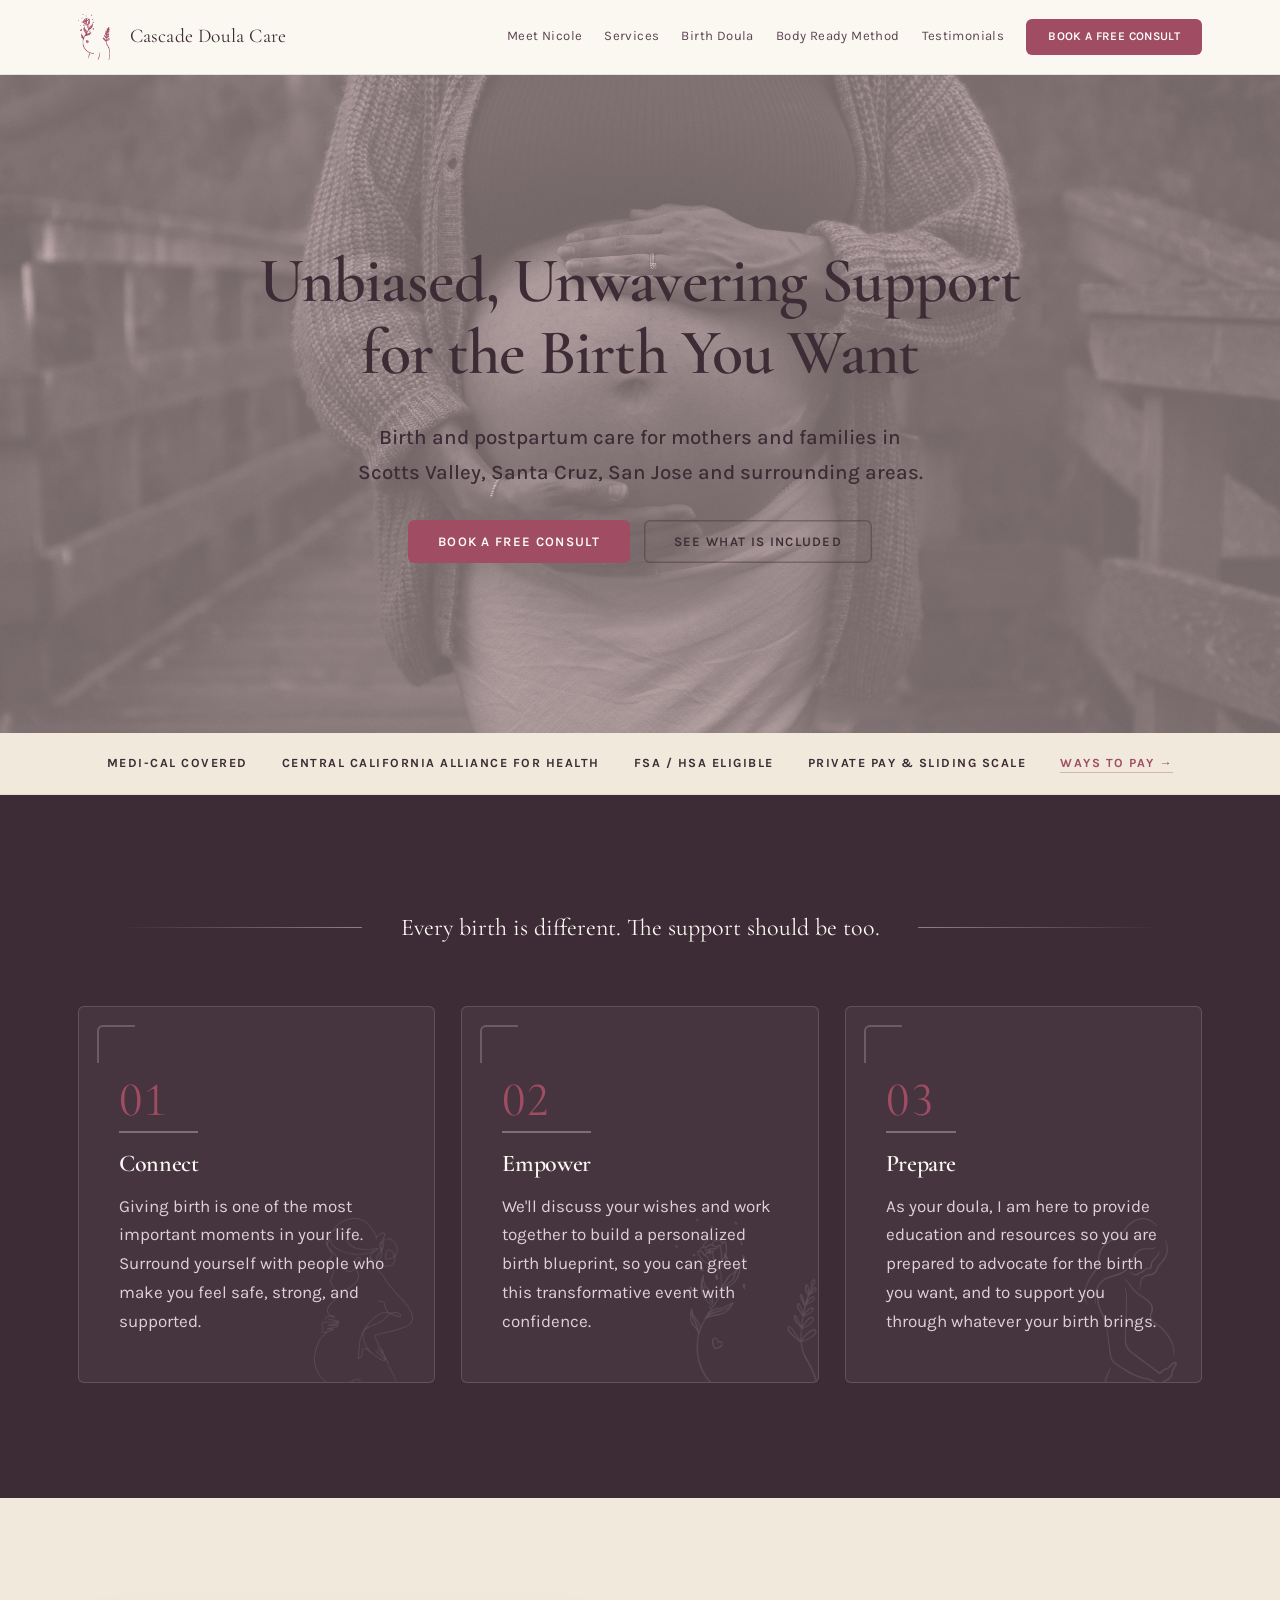
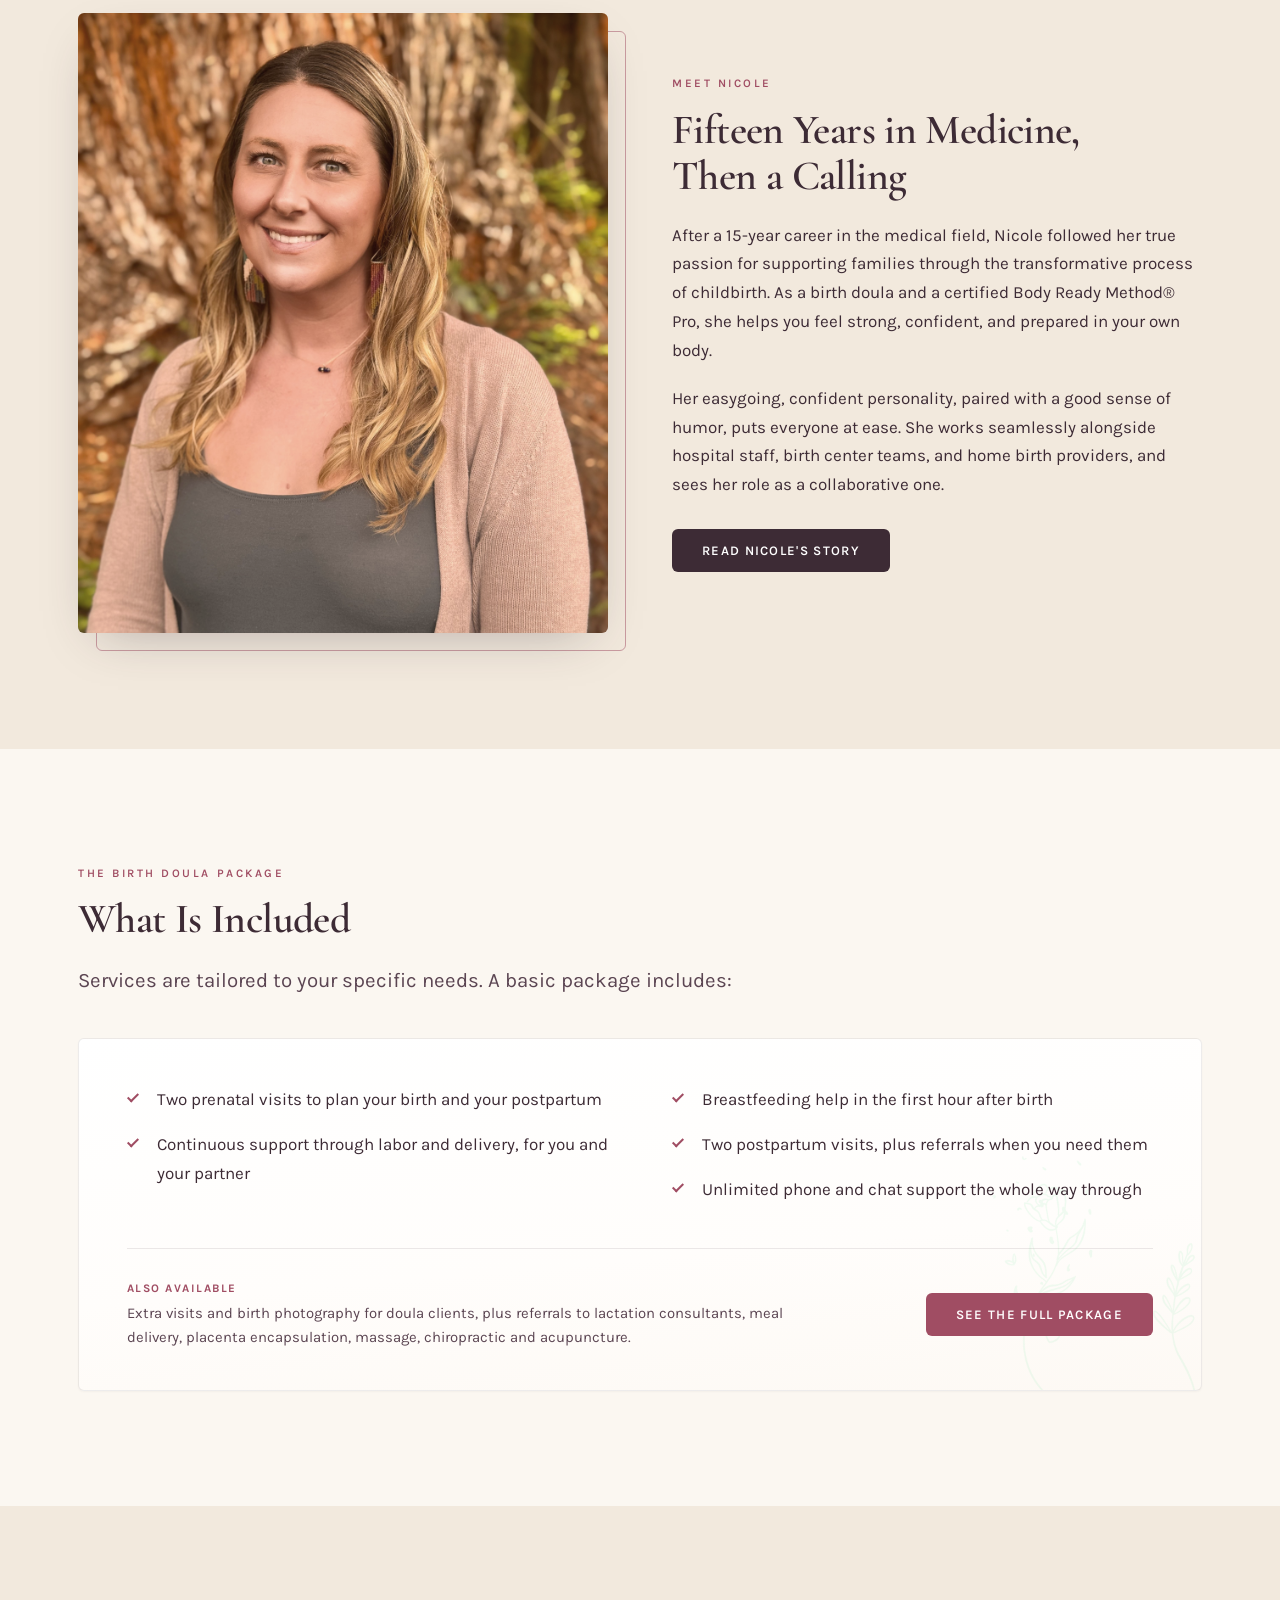
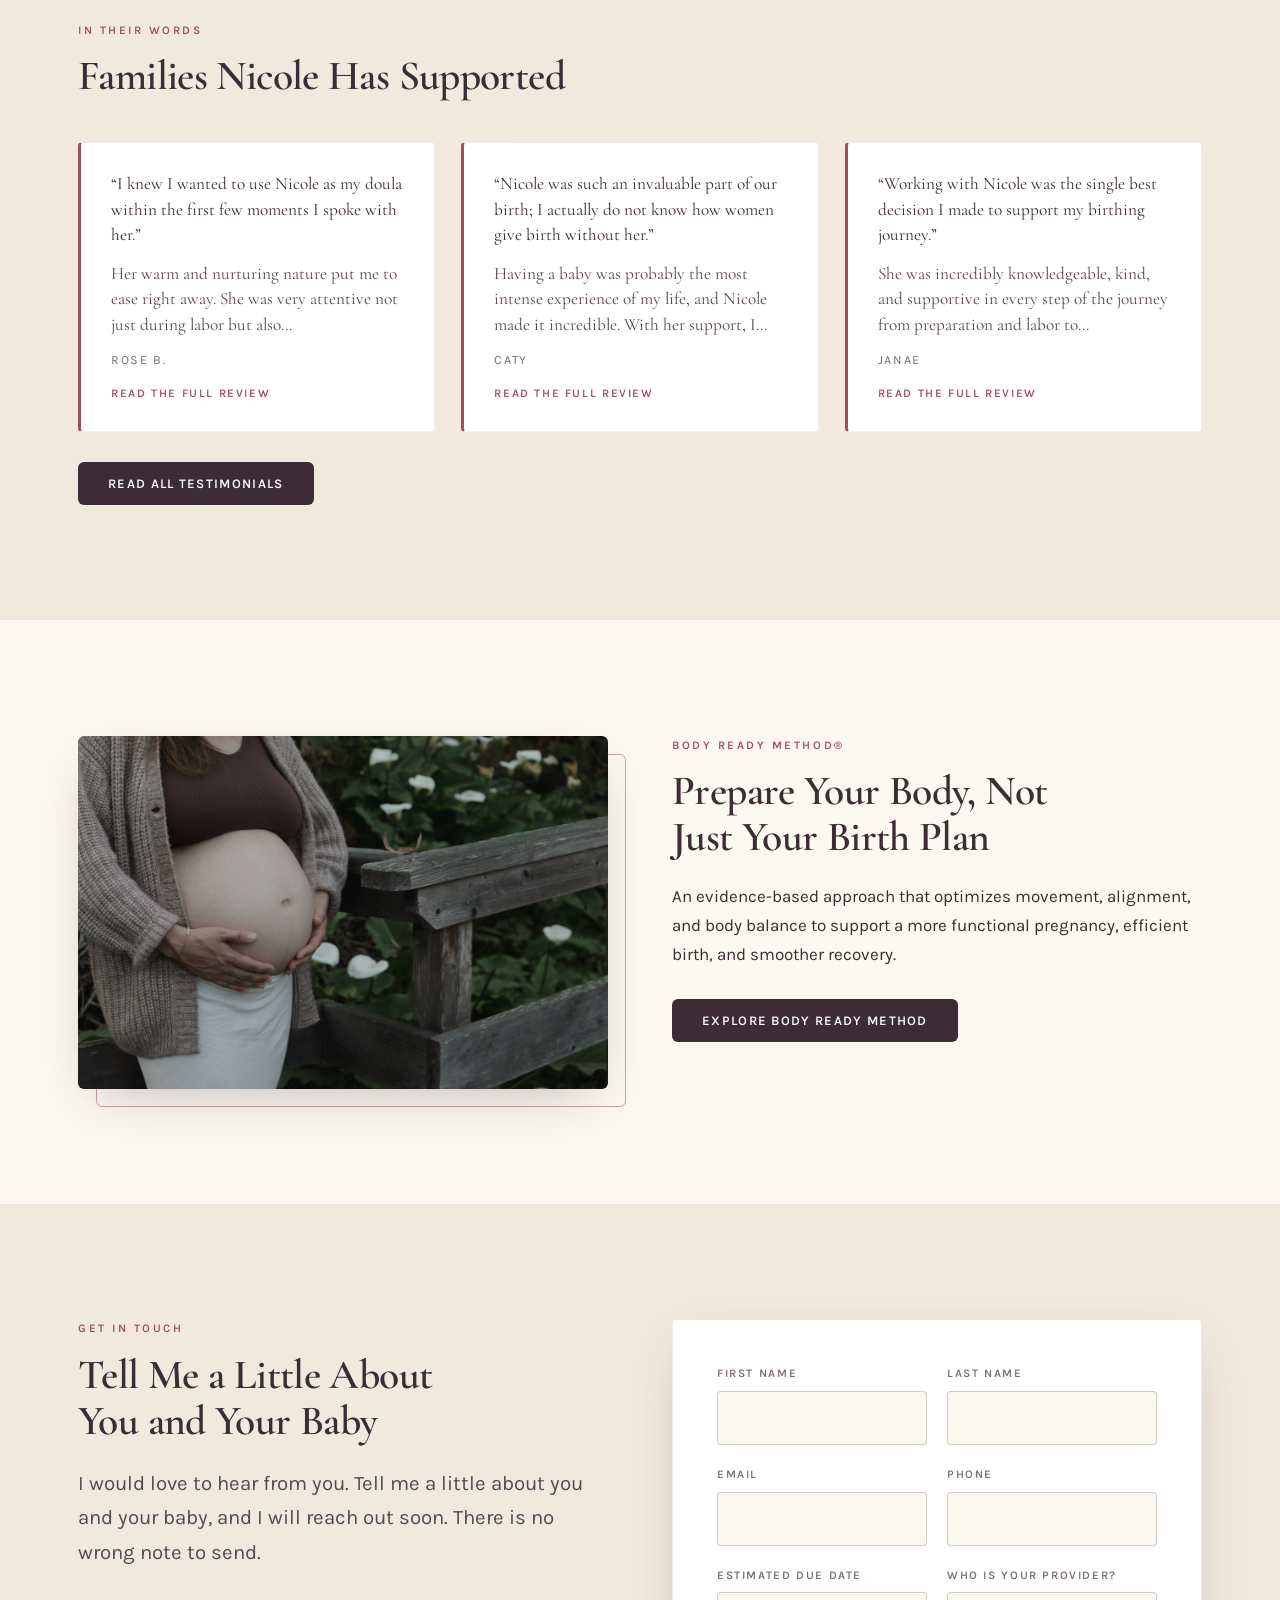
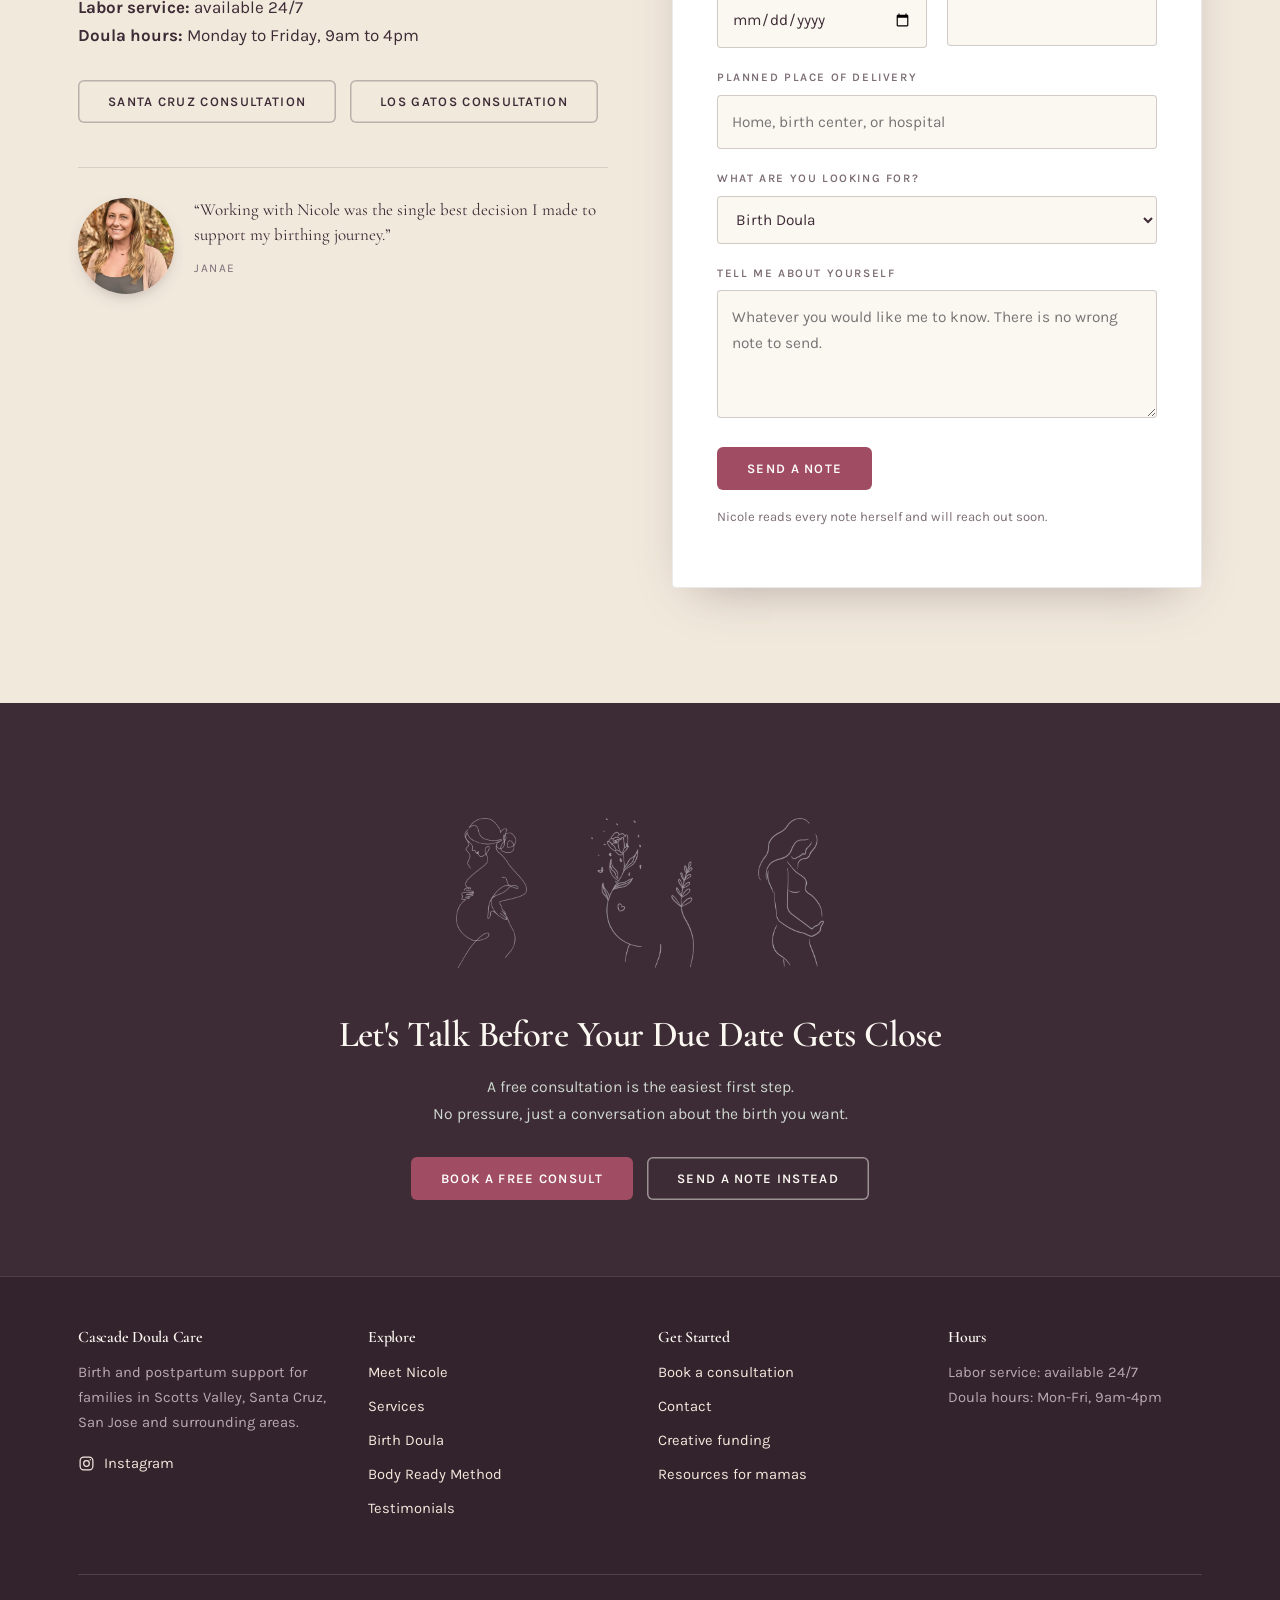
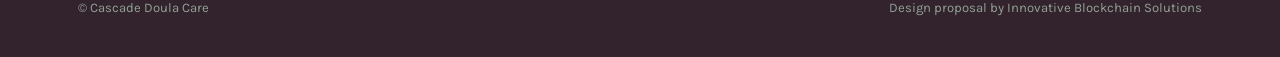
==== commit 4cd61b04: "Centre the home hero, rebuild the package and funding sections Home hero copy centres and the off-ce" ====
--- a/index.html
+++ b/index.html
@@ -6,10 +6,11 @@
 <title>Birth &amp; Postpartum Doula in Santa&nbsp;Cruz · Cascade Doula Care</title>
 <meta name="description" content="Birth and postpartum doula support for families in Scotts&nbsp;Valley, Santa&nbsp;Cruz and San&nbsp;Jose.">
 <meta name="robots" content="noindex, nofollow">
+<link rel="icon" href="assets/img/favicon.png">
 <link rel="preconnect" href="https://fonts.googleapis.com">
 <link rel="preconnect" href="https://fonts.gstatic.com" crossorigin>
 <link href="https://fonts.googleapis.com/css2?family=Cormorant+Garamond:wght@300;400;500;600;700&family=Karla:wght@400;500;600;700&display=swap" rel="stylesheet">
-<link rel="stylesheet" href="assets/css/site.css?v=20260819160152">
+<link rel="stylesheet" href="assets/css/site.css?v=20260819212358">
 </head>
 <body>
 <header class="site-header">
@@ -50,6 +51,7 @@
       <li>Central California Alliance for Health</li>
       <li>FSA / HSA eligible</li>
       <li>Private pay &amp; sliding scale</li>
+      <li><a class="trust__link" href="creative-funding/">Ways to pay &rarr;</a></li>
     </ul>
   </div>
 </div>
@@ -87,26 +89,17 @@
     <p class="eyebrow">The birth doula package</p>
     <h2>What Is Included</h2>
     <p class="lede" style="max-width:760px">Services are tailored to your specific needs. A basic package includes:</p>
-    <div class="split split--top" style="margin-top:40px">
-      <div>
-        <ul class="checklist">
-          <li>Two prenatal visits to plan your birth and your postpartum</li>
-          <li>Continuous support through labor and delivery, for you and your partner</li>
-          <li>Breastfeeding help in the first hour after birth</li>
-          <li>Two postpartum visits, plus referrals when you need them</li>
-          <li>Unlimited phone and chat support the whole way through</li>
-        </ul>
-        <div class="btn-row"><a class="btn" href="services-packages/">See the full package</a></div>
-      </div>
-      <div class="card card--feature coverage">
-        <h3>Ways to Pay</h3>
-        <ul class="paylist">
-          <li>Covered through Medi-Cal</li>
-          <li>Contracted with Central California Alliance for Health</li>
-          <li>FSA and HSA often qualify</li>
-          <li>Private pay and sliding scale</li>
-        </ul>
-        <a class="coverage__link" href="creative-funding/">See all the ways to fund doula care &rarr;</a>
+    <div class="package">
+      <ul class="checklist package__list">
+        <li>Two prenatal visits to plan your birth and your postpartum</li>
+        <li>Continuous support through labor and delivery, for you and your partner</li>
+        <li>Breastfeeding help in the first hour after birth</li>
+        <li>Two postpartum visits, plus referrals when you need them</li>
+        <li>Unlimited phone and chat support the whole way through</li>
+      </ul>
+      <div class="package__foot">
+        <p class="package__also"><span>Also available</span>Extra visits and birth photography for doula clients, plus referrals to lactation consultants, meal delivery, placenta encapsulation, massage, chiropractic and acupuncture.</p>
+        <a class="btn" href="services-packages/">See the full package</a>
       </div>
     </div>
   </div>
@@ -147,8 +140,8 @@
         <p class="lede">I would love to hear from you. Tell me a little about you and your baby, and I will reach out soon. There is no wrong note to send.</p>
         <p><strong>Labor service:</strong> available 24/7<br><strong>Doula hours:</strong> Monday to Friday, 9am to 4pm</p>
         <div class="btn-row">
-          <a class="btn btn--ghost" href="https://calendly.com/cascadedoulanl/30min" rel="noopener">Santa&nbsp;Cruz consultation</a>
-          <a class="btn btn--ghost" href="https://calendly.com/cascadedoulanl/60-minute-consultation-clone" rel="noopener">Los&nbsp;Gatos consultation</a>
+          <a class="btn btn--ghost" href="https://calendly.com/cascadedoulanl/30min" target="_blank" rel="noopener">Santa&nbsp;Cruz consultation</a>
+          <a class="btn btn--ghost" href="https://calendly.com/cascadedoulanl/60-minute-consultation-clone" target="_blank" rel="noopener">Los&nbsp;Gatos consultation</a>
         </div>
         <div class="form-aside"><img class="form-aside__photo" src="assets/img/nicole.jpg" alt="Nicole Lakey"><div><blockquote>&ldquo;Working with Nicole was the single best decision I made to support my birthing journey.&rdquo;</blockquote><cite>Janae</cite></div></div>
       </div>
@@ -208,7 +201,7 @@
       <div>
         <h4>Cascade Doula Care</h4>
         <p>Birth and postpartum support for families in Scotts&nbsp;Valley, Santa&nbsp;Cruz, San&nbsp;Jose and surrounding areas.</p>
-        <p><a class="ig-link" href="https://www.instagram.com/doulanicolelakey/" rel="noopener"><svg class="ig-icon" viewBox="0 0 24 24" width="17" height="17" fill="none" stroke="currentColor" stroke-width="1.7" stroke-linecap="round" stroke-linejoin="round" aria-hidden="true"><rect x="3" y="3" width="18" height="18" rx="5"/><circle cx="12" cy="12" r="4"/><circle cx="17.4" cy="6.6" r="1" fill="currentColor" stroke="none"/></svg><span>Instagram</span></a></p>
+        <p><a class="ig-link" href="https://www.instagram.com/doulanicolelakey/" target="_blank" rel="noopener"><svg class="ig-icon" viewBox="0 0 24 24" width="17" height="17" fill="none" stroke="currentColor" stroke-width="1.7" stroke-linecap="round" stroke-linejoin="round" aria-hidden="true"><rect x="3" y="3" width="18" height="18" rx="5"/><circle cx="12" cy="12" r="4"/><circle cx="17.4" cy="6.6" r="1" fill="currentColor" stroke="none"/></svg><span>Instagram</span></a></p>
       </div>
       <div>
         <h4>Explore</h4>
@@ -253,6 +246,6 @@
     <cite class="modal__cite"></cite>
   </div>
 </div>
-<script src="assets/js/site.js?v=20260819160152"></script>
+<script src="assets/js/site.js?v=20260819212358"></script>
 </body>
 </html>
--- a/assets/css/site.css
+++ b/assets/css/site.css
@@ -194,30 +194,28 @@
   position: absolute;
   inset: 0;
   z-index: 1;
-  background: linear-gradient(105deg,
-    rgba(255, 226, 228, .52) 0%,
-    rgba(255, 226, 228, .34) 42%,
-    rgba(255, 226, 228, .18) 76%,
-    rgba(255, 226, 228, .10) 100%);
+  /* even wash, not directional: the copy is centred now, so contrast has to
+     be the same across the whole width instead of pooling on the left */
+  background: rgba(255, 226, 228, .40);
   mix-blend-mode: screen;
   pointer-events: none;
 }
-/* Blush halo behind the copy. It lives on the hero itself, not on the text
-   block: the ellipse is wider than the text block, so anchoring it there
-   clipped it against that element's box and left a hard vertical seam. */
-.hero--light::after {
-  content: "";
-  position: absolute;
-  inset: 0;
-  background: radial-gradient(ellipse 46% 66% at 24% 50%,
-    rgba(250, 226, 227, .86) 0%,
-    rgba(250, 226, 227, .6) 40%,
-    rgba(250, 226, 227, .26) 70%,
-    rgba(250, 226, 227, 0) 100%);
-  pointer-events: none;
-  z-index: 0;
-}
+/* No blush halo. There used to be an off-centre ellipse carving a light
+   pocket for left-aligned copy; the copy is centred now, so the pocket only
+   put a bright blob to one side of it. Contrast comes from the even wash
+   above plus the lifted photo below. */
 .hero--light .hero__inner { position: relative; z-index: 1; }
+/* Centred copy is the HOME hero only. Interior heroes carry .hero--light as
+   well, but their drawing is anchored to the right edge and the page below
+   them runs flush left, so centring them tips the band right and jogs against
+   the content underneath. They stay left. */
+.hero--light:not(.hero--art) .hero__inner {
+  max-width: 860px;
+  margin-inline: auto;
+  text-align: center;
+}
+.hero--light:not(.hero--art) .lede { margin-inline: auto; }
+.hero--light:not(.hero--art) .btn-row { justify-content: center; }
 /* lift the photo itself rather than piling on more tint, so it gets
    lighter without disappearing under the wash again */
 .hero--light .hero__media img { filter: grayscale(1) brightness(1.22) contrast(.95); }
@@ -232,16 +230,22 @@
 /* interior heroes: flat blush field with one of Nicole's drawings instead of
    a photograph. Photos behind text needed so much tint they stopped reading,
    and these weigh a tenth as much. */
-.hero--art { background: linear-gradient(118deg, #fdf5f3 0%, #f8e6e3 52%, #f2d9d7 100%); }
+/* soft pink into a fuller pink, no white anywhere in the run */
+.hero--art { background: linear-gradient(100deg, #fbeeeb 0%, #f7e3e0 50%, #f0d4d1 100%); }
 .hero--art::after { display: none; }
 /* interior headings get a wider measure so short ones fit on one line.
    The lede keeps its own 620px cap, so only the heading is affected. */
 .hero--art .hero__inner { max-width: 1000px; }
+/* a page label, not a section: about a third less height than the shared
+   short-hero padding, which also lets the drawing fill more of the band */
+.hero--art.hero--short .hero__inner { padding: clamp(44px, 5.4vw, 68px) 0; }
+.hero--art h1 { font-size: clamp(2.1rem, 4vw, 3.15rem); }
 /* a one-sentence hero lede can run a little wider than body copy without
    hurting readability; longer ones still wrap */
 .hero--art .lede {
   max-width: 1000px;
-  font-size: clamp(1rem, 1.35vw, 1.18rem);
+  font-size: clamp(.97rem, 1.28vw, 1.12rem);
+  font-weight: 400;
 }
 .hero--art .hero__media {
   display: flex;
@@ -253,7 +257,7 @@
 .hero--art .hero__media::after { display: none; }
 .hero--art .hero__media img {
   width: auto;
-  height: clamp(140px, 25vw, 296px);
+  height: clamp(120px, 17vw, 208px);
   object-fit: contain;
   filter: none;
   opacity: .92;
@@ -284,6 +288,16 @@
   font-weight: 700;
   color: var(--ink);
 }
+/* the strip states the four facts; this is the one way out of it, to the page
+   that explains them. Clay and an arrow so it does not read as a fifth claim. */
+.trust__link {
+  color: var(--clay);
+  text-decoration: none;
+  border-bottom: 1px solid rgba(160, 77, 99, .35);
+  padding-bottom: 2px;
+}
+.trust__link:hover { border-bottom-color: var(--clay); }
+
 /* dark variant, for pages where the light hero leaves the sand strip with
    almost no contrast against it */
 .trust--dark { background: var(--ink); border-bottom: 0; }
@@ -323,6 +337,38 @@
 /* premium feature cards: hairline rule, generous padding, and one of
    Nicole's line drawings watermarked into the corner. Paths are relative
    to this stylesheet so they work from any page depth. */
+/* FUNDING ROUTES, as editorial rows rather than cards.
+   Five one-sentence items in a card grid gave each sentence a whole box, left
+   an orphan hole in the second row, and made this page look like every other
+   grid on the site. Rows are only as tall as their content, the serif label
+   carries the weight, and the hairlines do the dividing a border used to. */
+.ways { border-top: 1px solid rgba(61, 43, 53, .14); }
+.way {
+  display: grid;
+  /* The label column is sized to the longest label, not padded out. At 290px
+     with a 56px gap, "Give Back" sat 259px away from the sentence explaining
+     it and the pair stopped reading as a pair. */
+  grid-template-columns: minmax(170px, 232px) 1fr;
+  gap: 18px 42px;
+  align-items: baseline;
+  padding: 30px 0;
+  border-bottom: 1px solid rgba(61, 43, 53, .14);
+}
+/* The label and its description are a pair, read across, so the size gap has
+   to stay small. At 1.6rem the serif ran 1.5x the body text and, being full
+   ink against the softer secondary colour, read bigger still. Around 1.2x is
+   close enough that the two sit together. */
+.way h3 {
+  margin: 0;
+  font-size: clamp(1.14rem, 1.55vw, 1.36rem);
+  font-weight: 600;
+  line-height: 1.25;
+}
+.way p { margin: 0; max-width: 62ch; font-size: 1.04em; color: var(--ink-soft); }
+@media (max-width: 720px) {
+  .way { grid-template-columns: 1fr; gap: 8px; padding: 24px 0; }
+}
+
 .grid--duo { grid-template-columns: repeat(auto-fit, minmax(430px, 1fr)); }
 .card--feature {
   position: relative;
@@ -520,45 +566,86 @@
 .split--fill .split__media img { height: 100%; max-height: none; object-fit: cover; }
 @media (max-width: 760px) { .split--fill .split__media { min-height: 280px; } }
 
-/* coverage panel standing in for the photo beside the package list */
-/* start level with the checklist opposite, not centred against the whole
-   column: the heading and lede introduce the section, then the two parallel
-   blocks begin together */
-.coverage { align-self: start; }
-.coverage h3 { margin-bottom: .9em; }
-/* no bullets here on purpose: the left column is already a bulleted list, and
-   two identical lists side by side read as twins rather than as two kinds of
-   information */
-.paylist { list-style: none; margin: 0; padding: 0; }
-.paylist li {
-  padding: 13px 0;
-  border-bottom: 1px solid rgba(61, 43, 53, .1);
+/* THE PACKAGE PANEL
+   This section used to be two lists side by side: a bare checklist against a
+   bordered card. Same shape, same weight, same grey, so it read as one list
+   duplicated rather than as an offer, and the bordered half held the weaker
+   content. One panel holding the whole package reads as the thing it is
+   describing, and it uses the full measure instead of two cramped columns. */
+.package {
+  position: relative;
+  overflow: hidden;
+  margin-top: 40px;
+  padding: 46px 48px 40px;
+  background: linear-gradient(175deg, #fff 0%, #fffdfb 60%, #fdf9f4 100%);
+  border: 1px solid rgba(61, 43, 53, .09);
+  border-radius: 6px;
+  box-shadow: 0 1px 2px rgba(61, 43, 53, .04);
+}
+.package > * { position: relative; z-index: 1; }
+/* one of Nicole's drawings, bled off the corner, same treatment the feature
+   cards get. Bigger here because the panel is */
+.package::after {
+  content: "";
+  position: absolute;
+  right: -44px; bottom: -66px;
+  width: 300px; height: 300px;
+  background: url("../img/line-2.png") no-repeat center / contain;
+  opacity: .15;
+  filter: invert(18%) sepia(12%) saturate(900%) hue-rotate(90deg);
+  pointer-events: none;
+  z-index: 0;
+}
+/* multi-column, not grid: five items across two columns balance themselves,
+   where a grid would tie each right-hand item's spacing to the height of the
+   left-hand item beside it and leave the second column looking irregular */
+.package__list { columns: 2; column-gap: 64px; }
+.package__list li { break-inside: avoid; }
+.package__foot {
+  display: flex;
+  align-items: center;
+  justify-content: space-between;
+  gap: 40px;
+  margin-top: 28px;
+  padding-top: 30px;
+  border-top: 1px solid rgba(61, 43, 53, .1);
+}
+.package__also {
+  margin: 0;
+  max-width: 660px;
+  font-size: .93rem;
+  line-height: 1.6;
   color: var(--ink-soft);
-  font-size: .97rem;
-}
-.paylist li:last-child { border-bottom: 0; }
-.coverage__link {
-  display: inline-block;
-  margin-top: 20px;
+}
+.package__also span {
+  display: block;
+  margin-bottom: 5px;
+  font-size: .72rem;
+  letter-spacing: .13em;
+  text-transform: uppercase;
+  font-weight: 700;
   color: var(--clay);
-  font-size: .82rem;
-  letter-spacing: .06em;
-  font-weight: 600;
-  text-decoration: none;
-  border-bottom: 1px solid rgba(160, 77, 99, .35);
-  padding-bottom: 2px;
-}
-.coverage__link:hover { border-bottom-color: var(--clay); }
+}
+.package__foot .btn { flex: 0 0 auto; }
+@media (max-width: 760px) {
+  .package { padding: 34px 26px 30px; }
+  .package__list { columns: 1; }
+  .package__foot { flex-direction: column; align-items: flex-start; gap: 26px; }
+}
 
 /* checklist */
 .checklist { list-style: none; margin: 0; padding: 0; }
 .checklist li { position: relative; padding: 0 0 16px 30px; }
+/* a check, not a dot: every one of these lists is a "what you get" list, and
+   the tick says included in a way a neutral bullet does not */
 .checklist li::before {
-  content: ""; position: absolute; left: 0; top: .62em;
-  width: 9px; height: 9px; border-radius: 50%;
-  background: var(--clay);
-}
-.section--ink .checklist li::before { background: var(--sand-deep); }
+  content: ""; position: absolute; left: 3px; top: .36em;
+  width: 6px; height: 11px;
+  border: solid var(--clay);
+  border-width: 0 2px 2px 0;
+  transform: rotate(45deg);
+}
+.section--ink .checklist li::before { border-color: var(--sand-deep); }
 
 /* quotes */
 .quote {
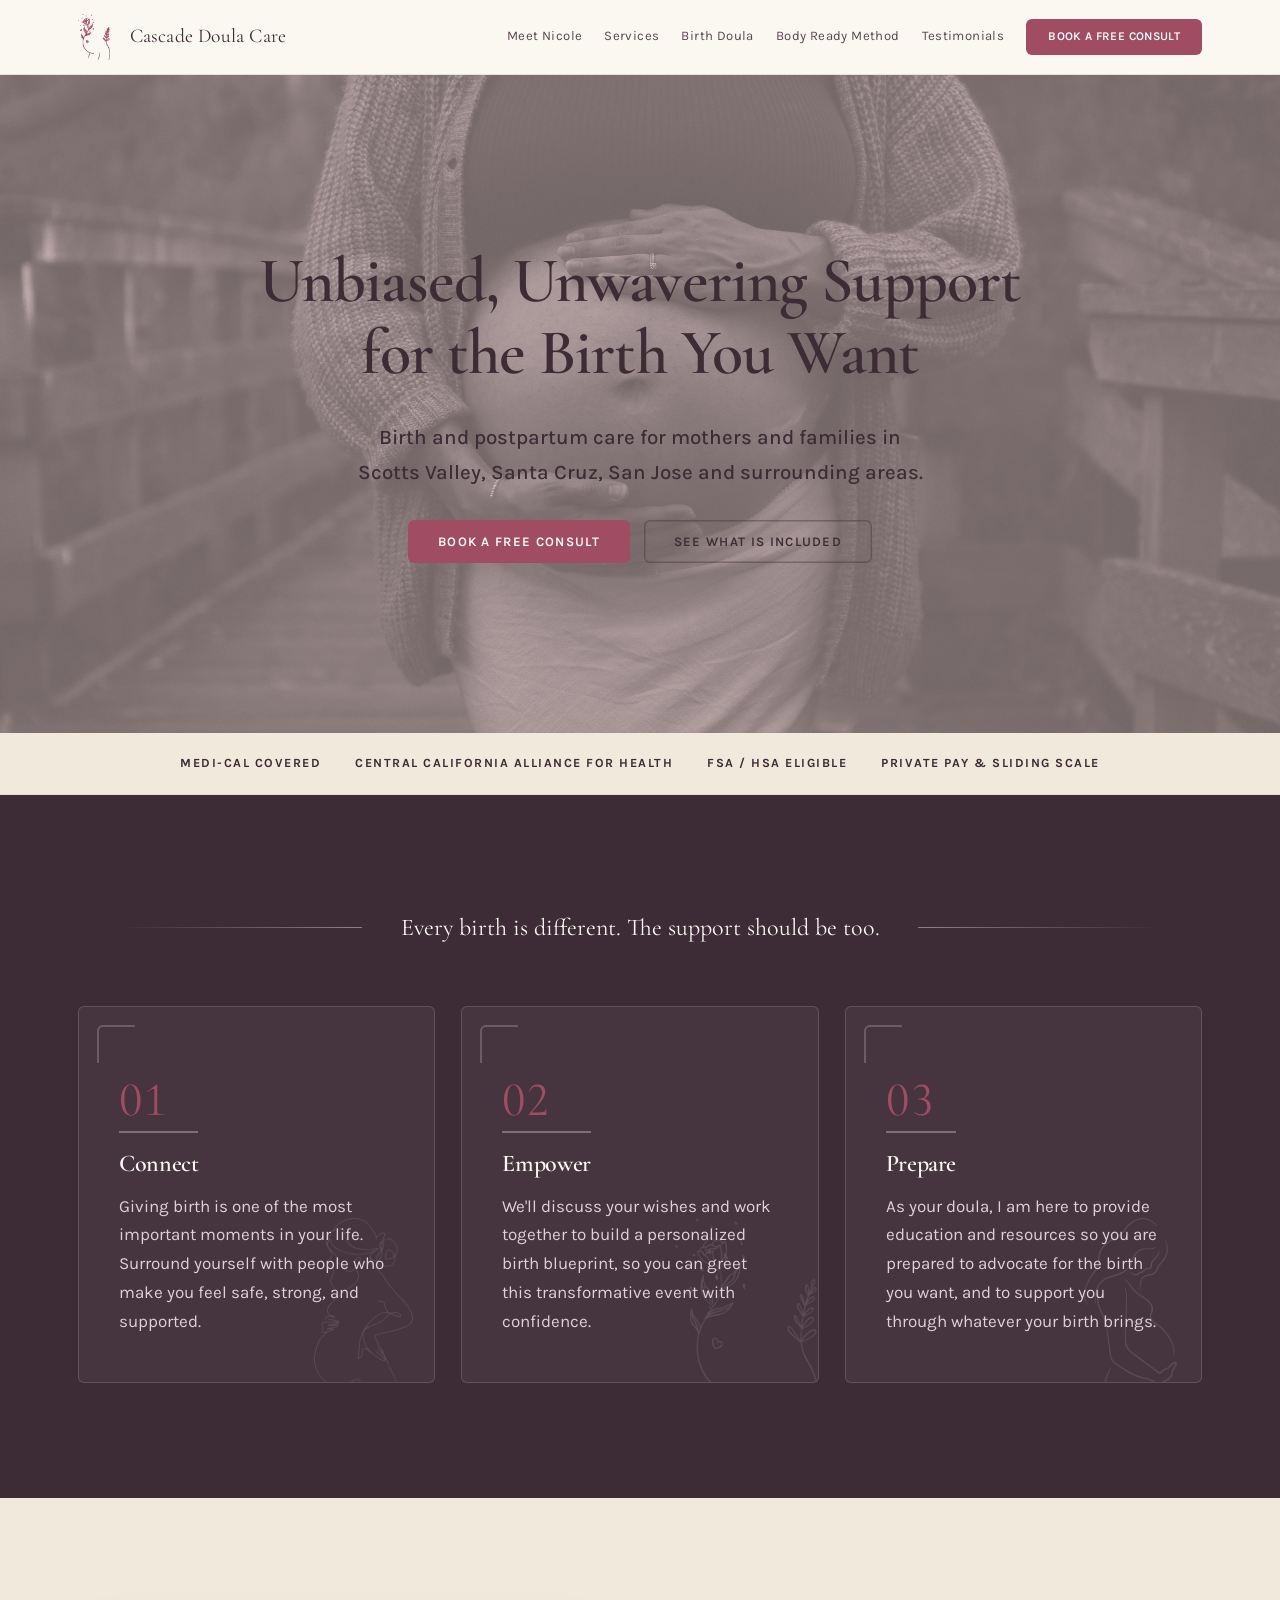
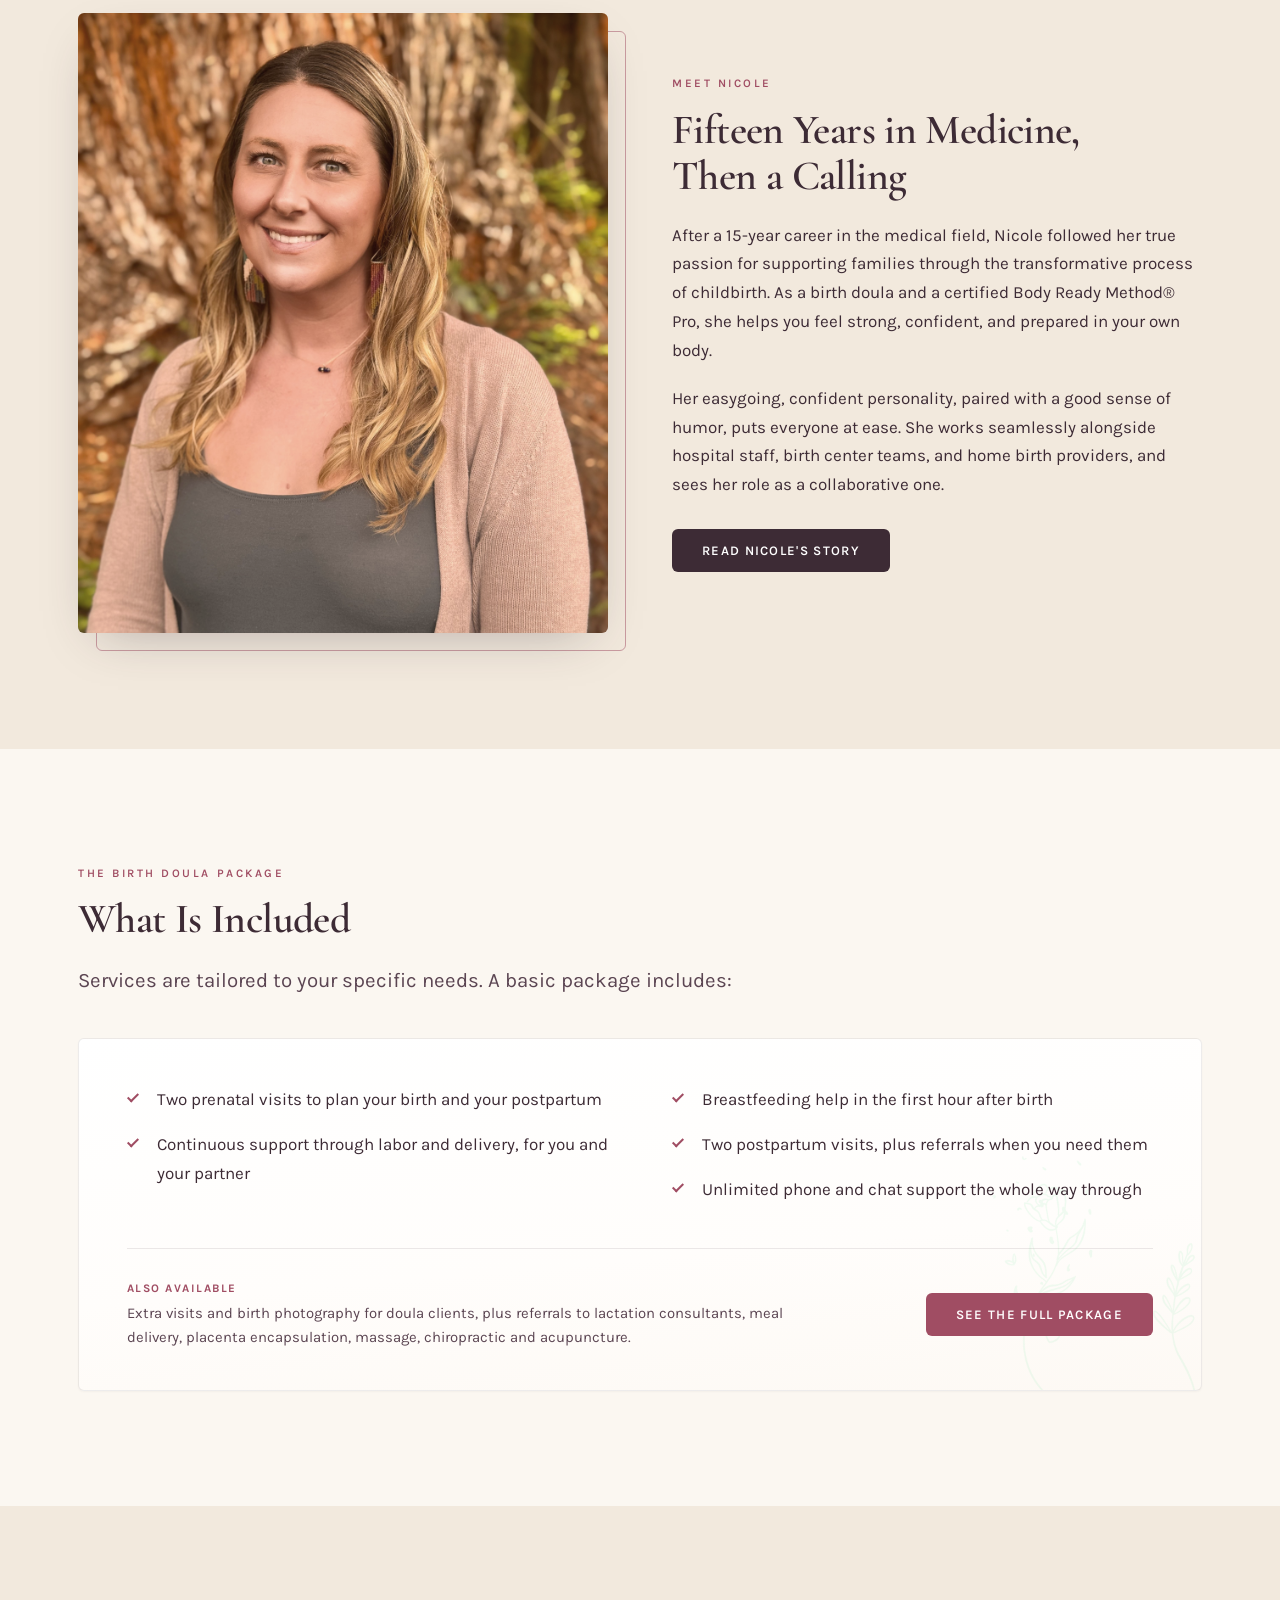
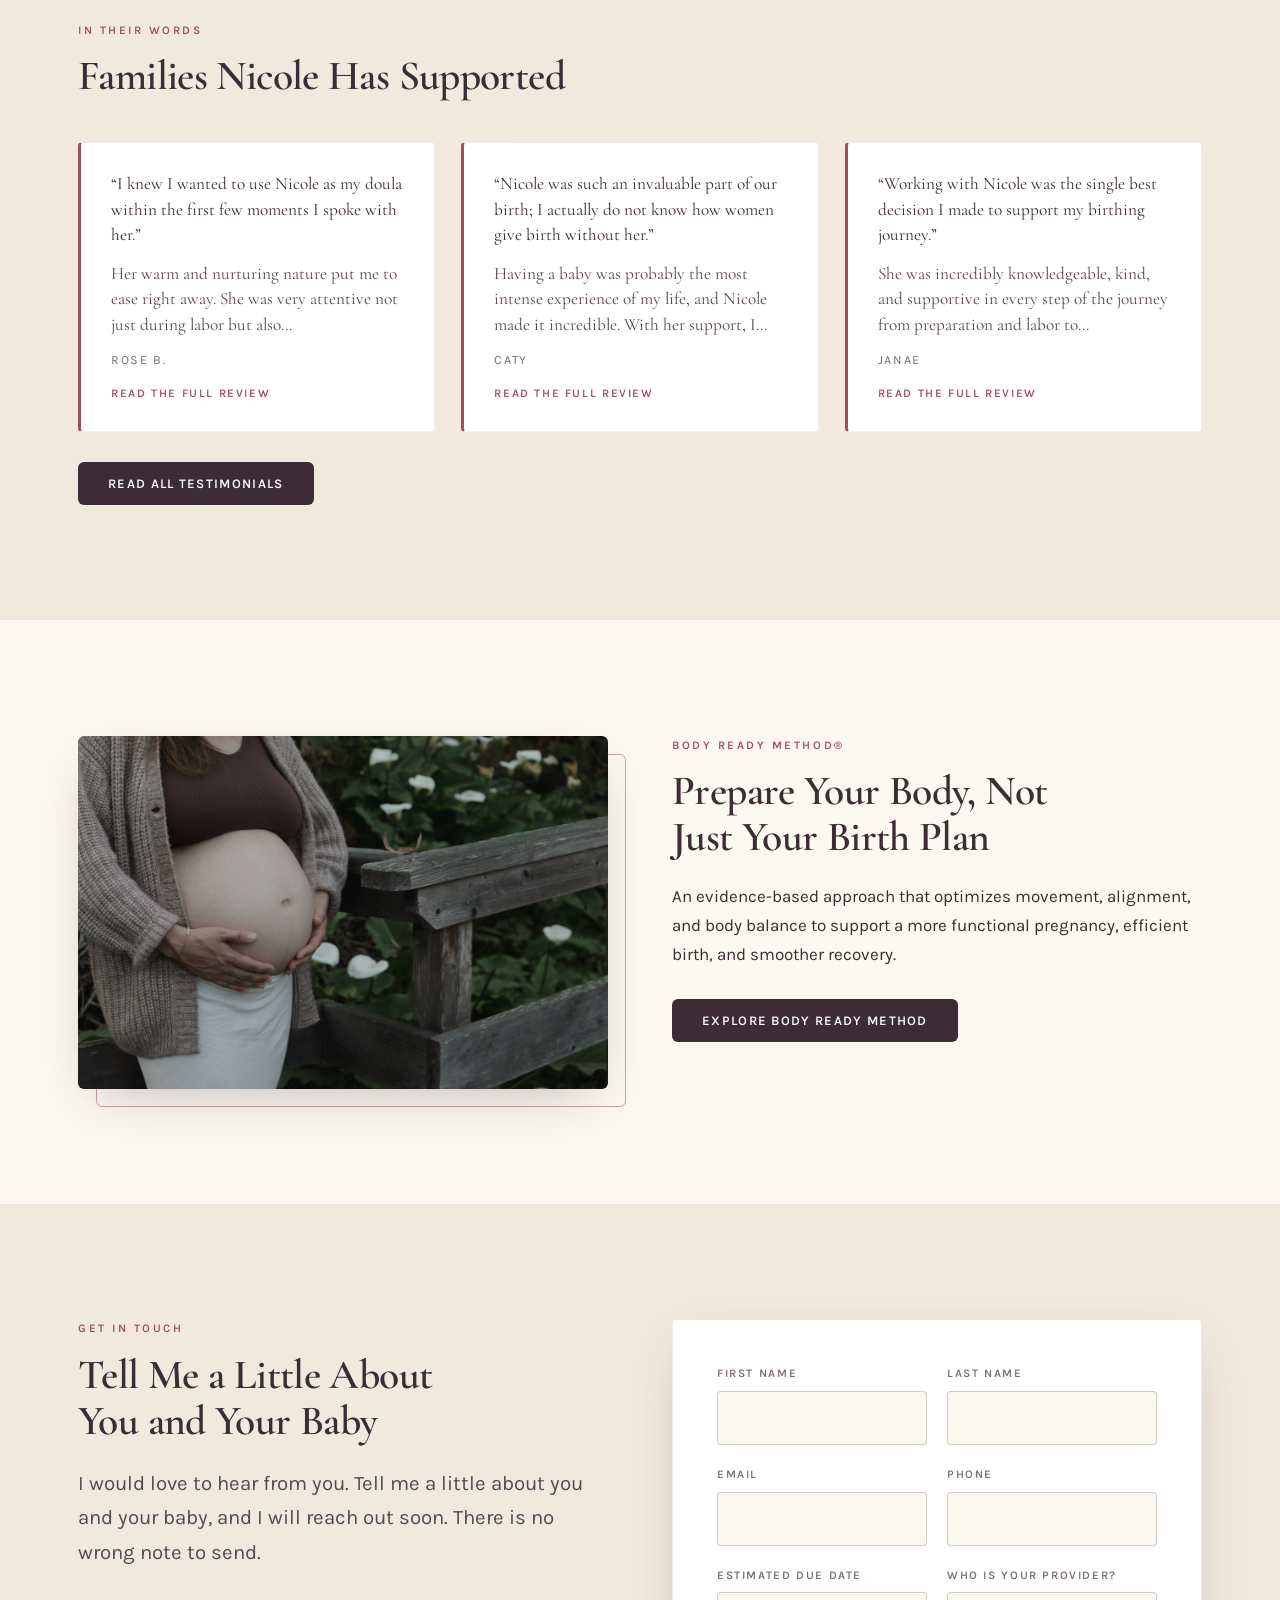
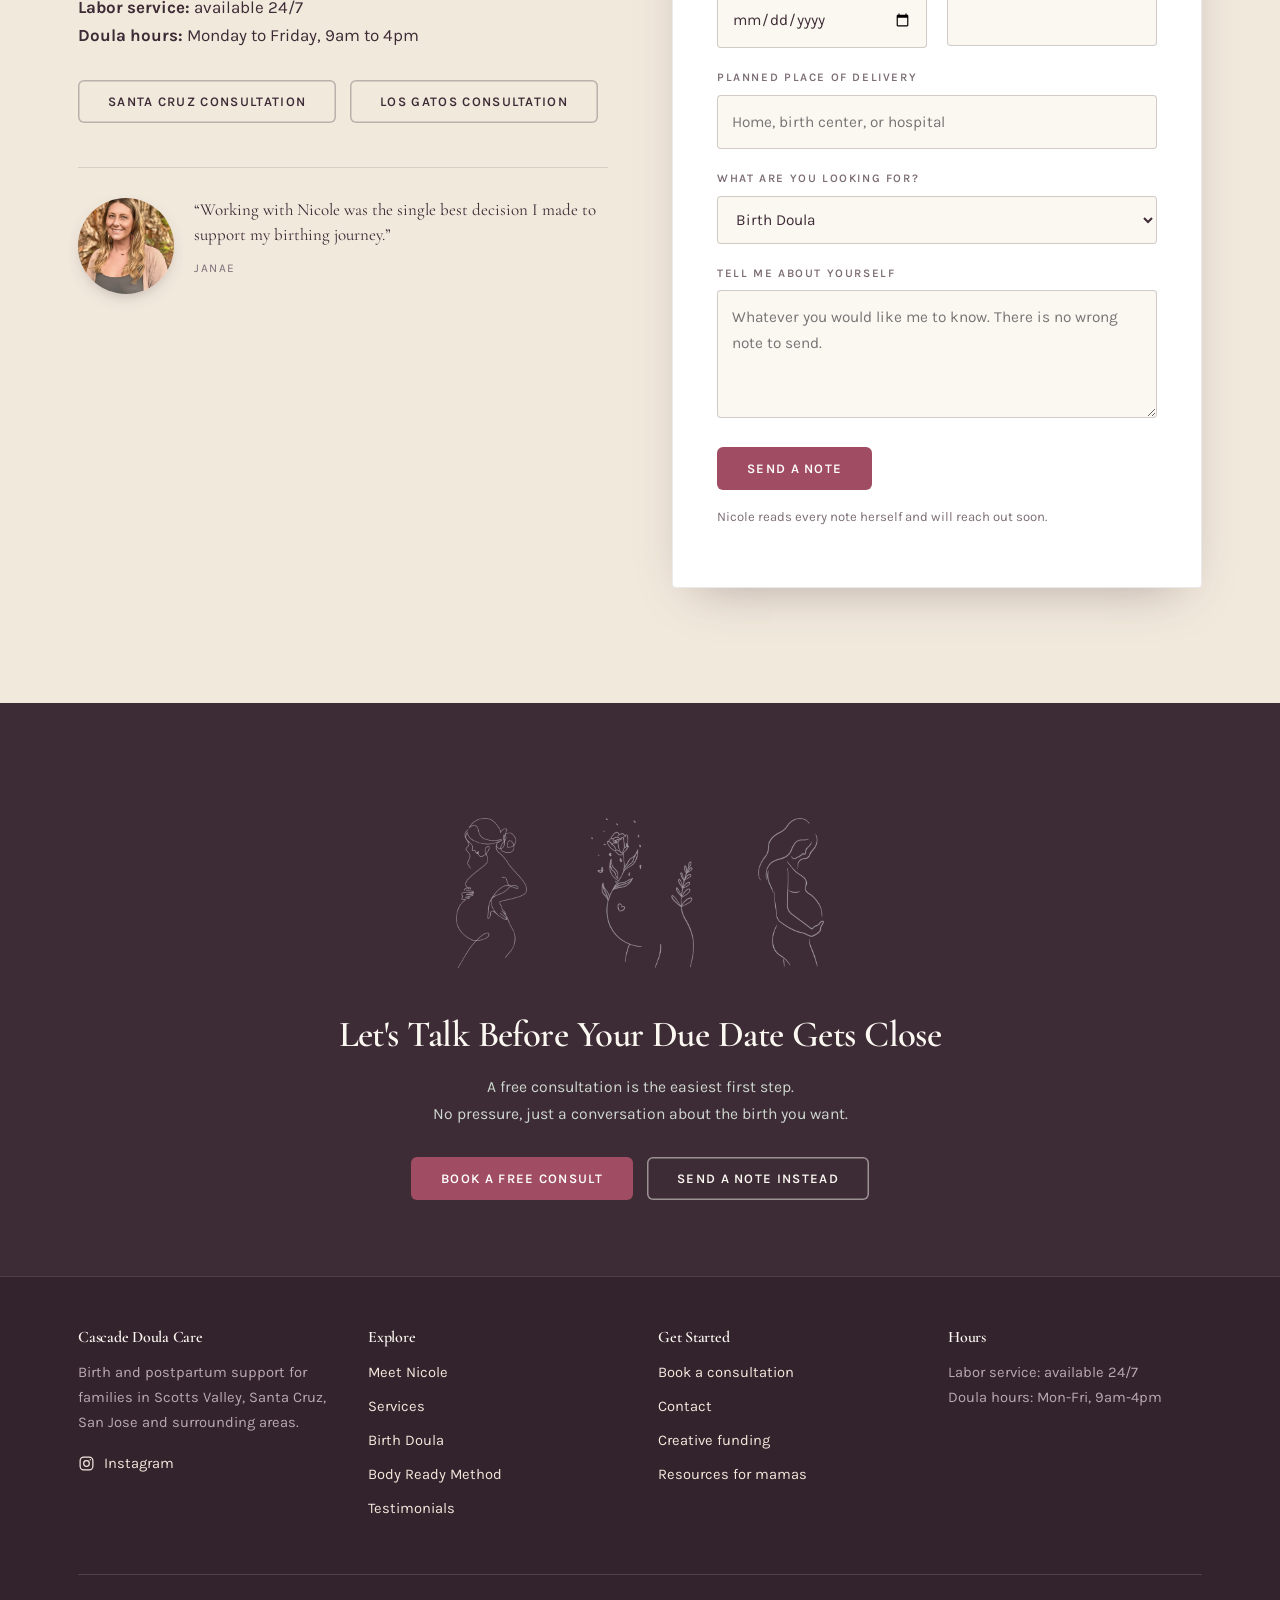
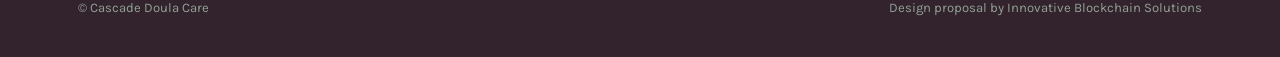
==== commit d7e0f2c1: "Centre the Services intro, drop the trust strip link and dead funding CSS The opening statement on S" ====
--- a/index.html
+++ b/index.html
@@ -10,7 +10,7 @@
 <link rel="preconnect" href="https://fonts.googleapis.com">
 <link rel="preconnect" href="https://fonts.gstatic.com" crossorigin>
 <link href="https://fonts.googleapis.com/css2?family=Cormorant+Garamond:wght@300;400;500;600;700&family=Karla:wght@400;500;600;700&display=swap" rel="stylesheet">
-<link rel="stylesheet" href="assets/css/site.css?v=20260819212358">
+<link rel="stylesheet" href="assets/css/site.css?v=20260819220348">
 </head>
 <body>
 <header class="site-header">
@@ -51,7 +51,6 @@
       <li>Central California Alliance for Health</li>
       <li>FSA / HSA eligible</li>
       <li>Private pay &amp; sliding scale</li>
-      <li><a class="trust__link" href="creative-funding/">Ways to pay &rarr;</a></li>
     </ul>
   </div>
 </div>
@@ -246,6 +245,6 @@
     <cite class="modal__cite"></cite>
   </div>
 </div>
-<script src="assets/js/site.js?v=20260819212358"></script>
+<script src="assets/js/site.js?v=20260819220348"></script>
 </body>
 </html>
--- a/assets/css/site.css
+++ b/assets/css/site.css
@@ -73,6 +73,9 @@
 .section--ink .eyebrow { color: var(--sand-deep); }
 .lede { font-size: clamp(1.08rem, 1.6vw, 1.3rem); color: var(--ink-soft); }
 .section--ink .lede { color: #cfd8d0; }
+/* a standalone opening statement, centred on its own measure rather than
+   lining up with the grid underneath it */
+.lede--center { text-align: center; }
 
 /* buttons */
 .btn {
@@ -288,16 +291,6 @@
   font-weight: 700;
   color: var(--ink);
 }
-/* the strip states the four facts; this is the one way out of it, to the page
-   that explains them. Clay and an arrow so it does not read as a fifth claim. */
-.trust__link {
-  color: var(--clay);
-  text-decoration: none;
-  border-bottom: 1px solid rgba(160, 77, 99, .35);
-  padding-bottom: 2px;
-}
-.trust__link:hover { border-bottom-color: var(--clay); }
-
 /* dark variant, for pages where the light hero leaves the sand strip with
    almost no contrast against it */
 .trust--dark { background: var(--ink); border-bottom: 0; }
@@ -337,38 +330,6 @@
 /* premium feature cards: hairline rule, generous padding, and one of
    Nicole's line drawings watermarked into the corner. Paths are relative
    to this stylesheet so they work from any page depth. */
-/* FUNDING ROUTES, as editorial rows rather than cards.
-   Five one-sentence items in a card grid gave each sentence a whole box, left
-   an orphan hole in the second row, and made this page look like every other
-   grid on the site. Rows are only as tall as their content, the serif label
-   carries the weight, and the hairlines do the dividing a border used to. */
-.ways { border-top: 1px solid rgba(61, 43, 53, .14); }
-.way {
-  display: grid;
-  /* The label column is sized to the longest label, not padded out. At 290px
-     with a 56px gap, "Give Back" sat 259px away from the sentence explaining
-     it and the pair stopped reading as a pair. */
-  grid-template-columns: minmax(170px, 232px) 1fr;
-  gap: 18px 42px;
-  align-items: baseline;
-  padding: 30px 0;
-  border-bottom: 1px solid rgba(61, 43, 53, .14);
-}
-/* The label and its description are a pair, read across, so the size gap has
-   to stay small. At 1.6rem the serif ran 1.5x the body text and, being full
-   ink against the softer secondary colour, read bigger still. Around 1.2x is
-   close enough that the two sit together. */
-.way h3 {
-  margin: 0;
-  font-size: clamp(1.14rem, 1.55vw, 1.36rem);
-  font-weight: 600;
-  line-height: 1.25;
-}
-.way p { margin: 0; max-width: 62ch; font-size: 1.04em; color: var(--ink-soft); }
-@media (max-width: 720px) {
-  .way { grid-template-columns: 1fr; gap: 8px; padding: 24px 0; }
-}
-
 .grid--duo { grid-template-columns: repeat(auto-fit, minmax(430px, 1fr)); }
 .card--feature {
   position: relative;
